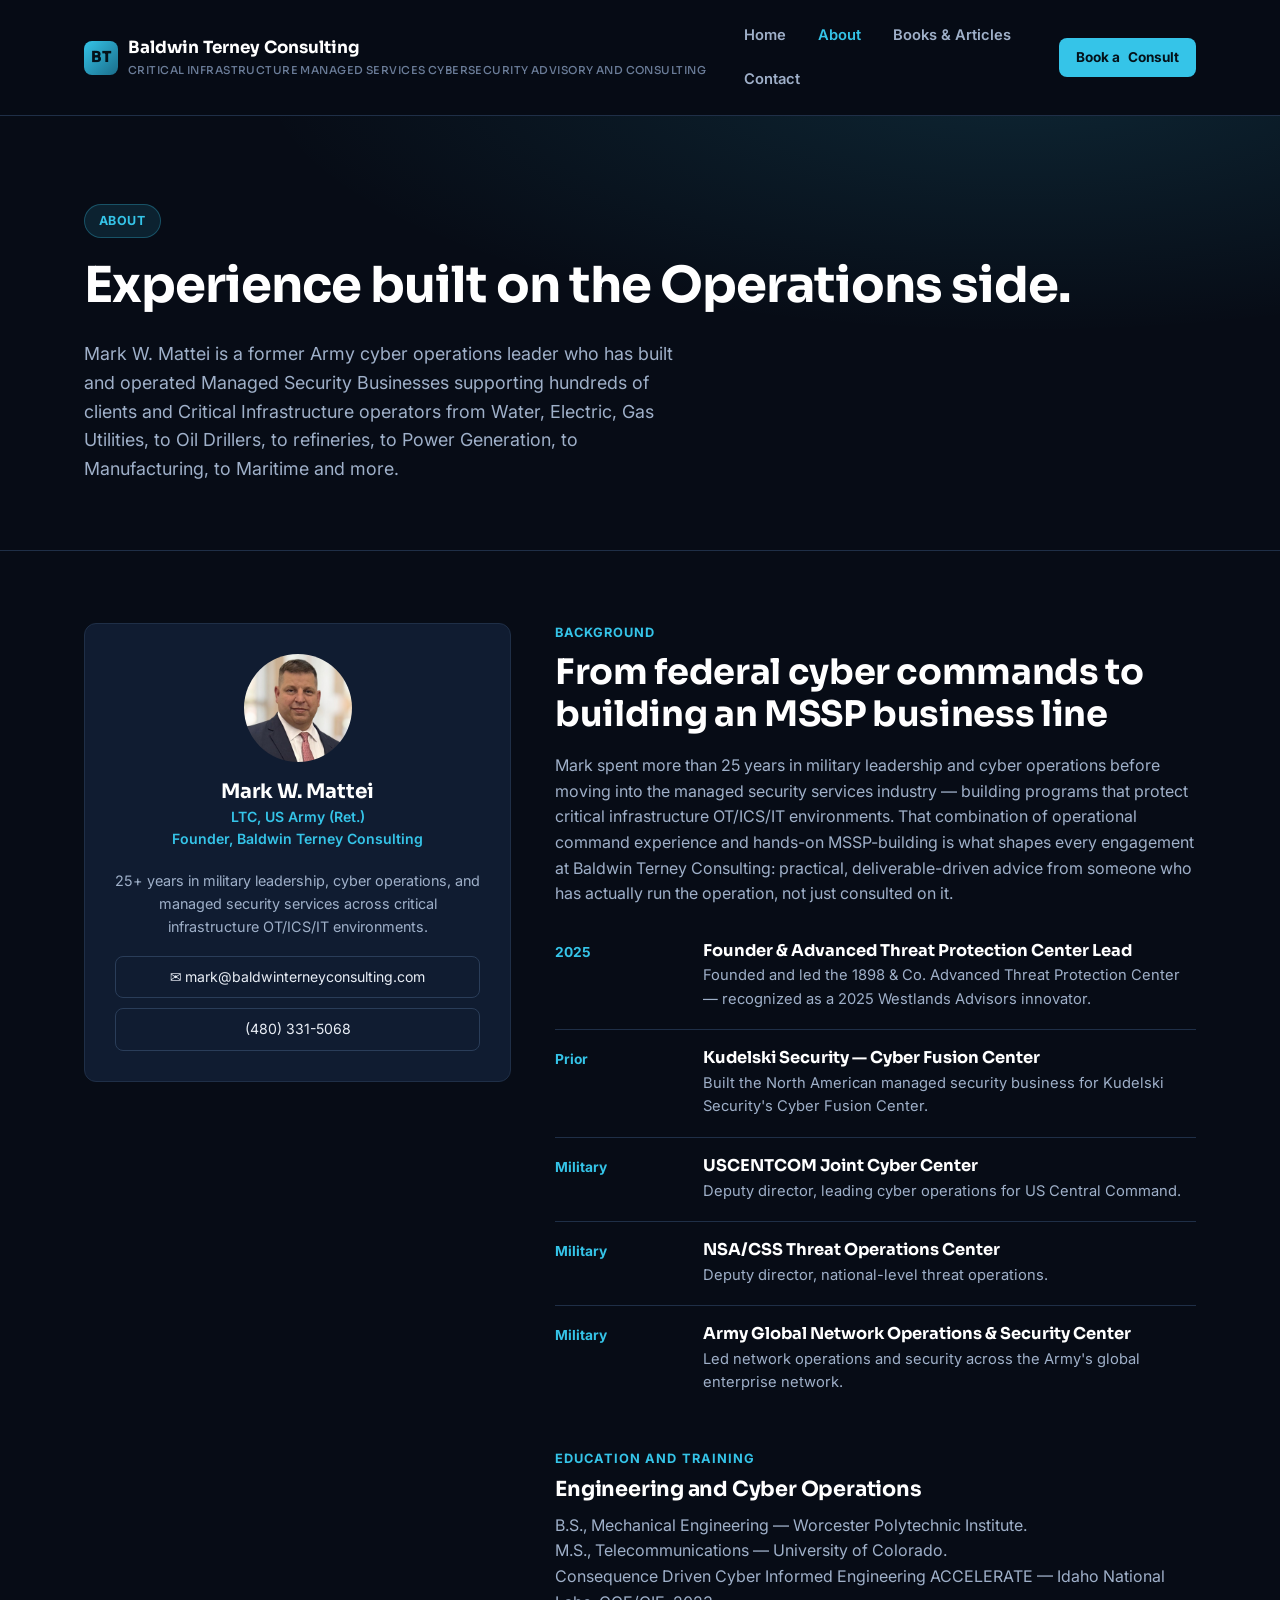
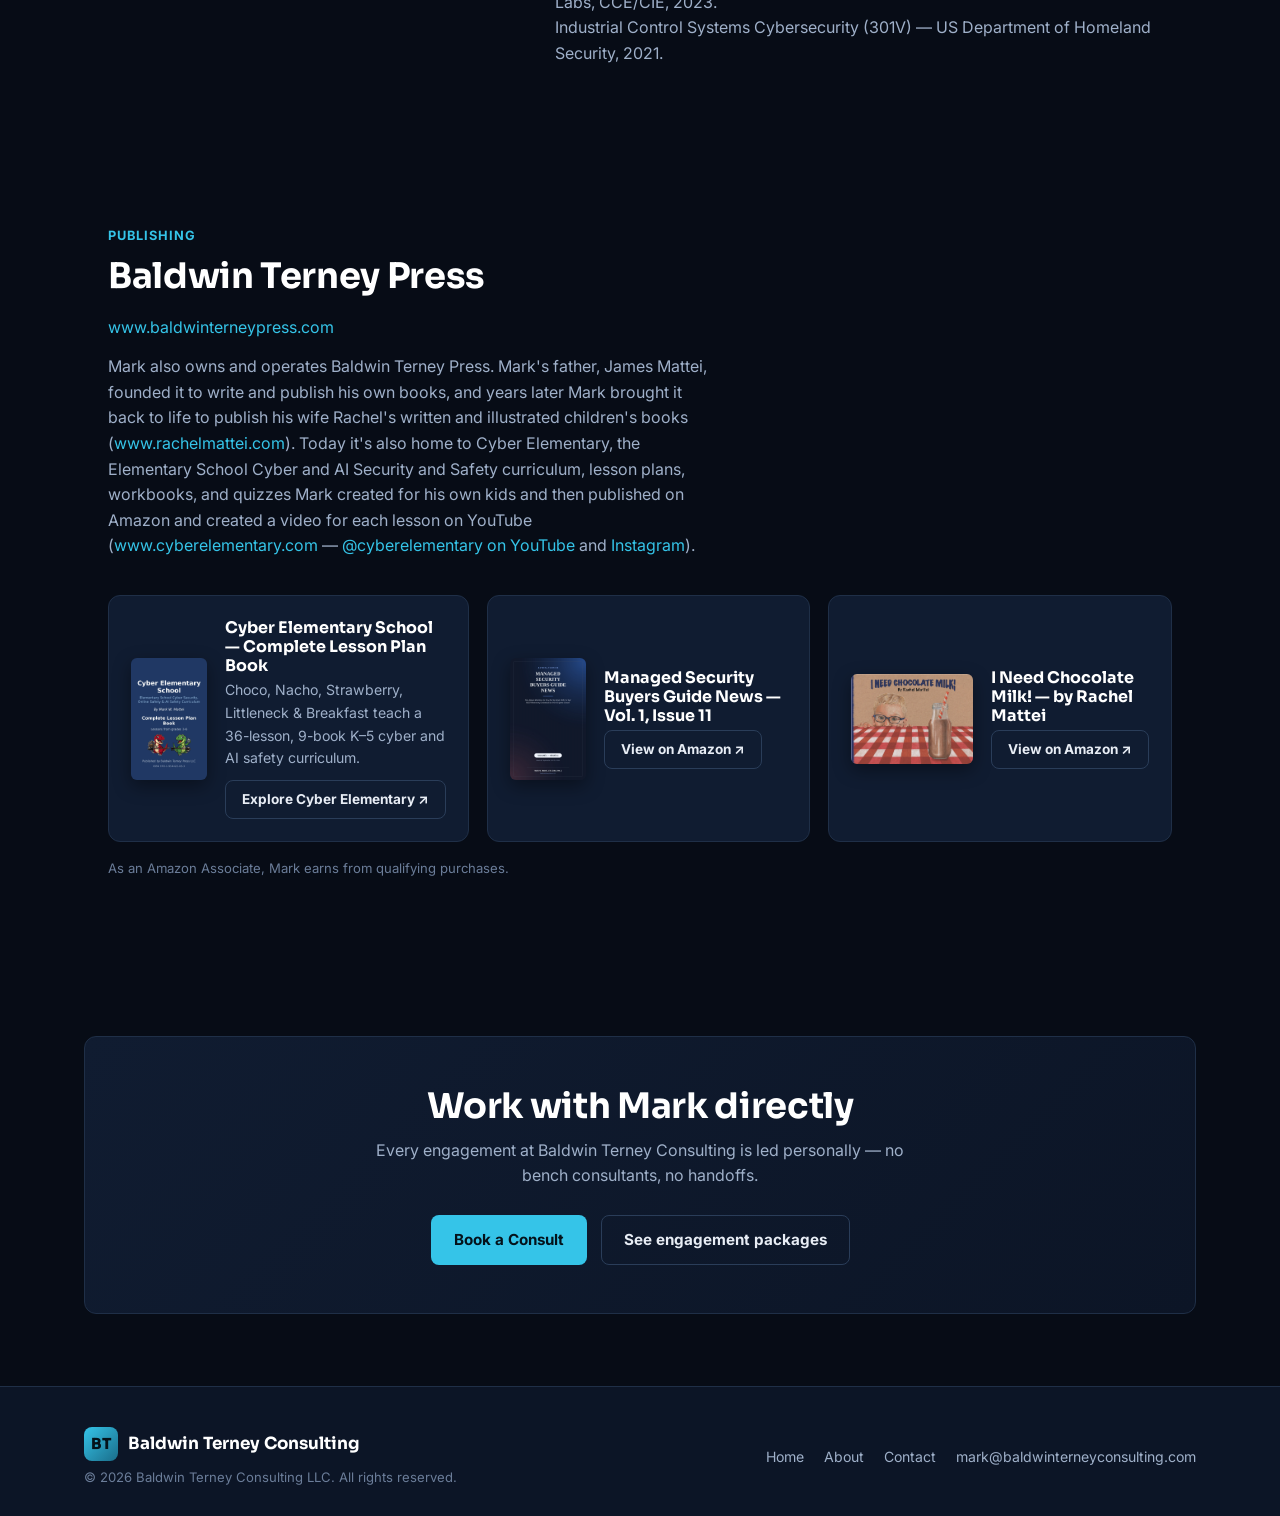
==== about.html @ 5ccebdc1 "Add MSBG News Issues 9, 10, 11" ====
<!DOCTYPE html>
<html lang="en">
<head>
<meta charset="UTF-8" />
<meta name="viewport" content="width=device-width, initial-scale=1.0" />
<title>About Mark Mattei — Baldwin Terney Consulting</title>
<meta name="description" content="Mark W. Mattei, LTC (US Army, Ret.) — 25+ years in cyber operations, critical infrastructure OT/ICS/IT managed security services, and US Army, National Security Agency/CENTCOM leadership." />
<link rel="icon" href="data:image/svg+xml,<svg xmlns=%22http://www.w3.org/2000/svg%22 viewBox=%220 0 100 100%22><rect width=%22100%22 height=%22100%22 rx=%2220%22 fill=%22%2335c4e8%22/><text x=%2250%22 y=%2266%22 font-size=%2246%22 text-anchor=%22middle%22 font-family=%22sans-serif%22 font-weight=%22800%22 fill=%22%2304121a%22>BT</text></svg>" />
<link rel="preconnect" href="https://fonts.googleapis.com">
<link href="https://fonts.googleapis.com/css2?family=Sora:wght@600;700;800&family=Inter:wght@400;500;600;700&display=swap" rel="stylesheet">
<link rel="stylesheet" href="assets/css/style.css" />
</head>
<body>
<a class="skip-link" href="#main">Skip to content</a>

<header class="site-header" id="site-header"></header>

<main id="main">

  <section class="hero" style="padding-bottom:48px;">
    <div class="wrap">
      <span class="hero-badge">About</span>
      <h1>Experience built on the Operations side.</h1>
      <p class="lead">Mark W. Mattei is a former Army cyber operations leader who has built and operated Managed Security Businesses supporting hundreds of clients and Critical Infrastructure operators from Water, Electric, Gas Utilities, to Oil Drillers, to refineries, to Power Generation, to Manufacturing, to Maritime and more.</p>
    </div>
  </section>

  <section class="section">
    <div class="bio-layout">
      <div class="bio-card">
        <div class="bio-avatar"><img src="assets/images/mark-mattei-headshot.jpg" alt="Mark W. Mattei" /></div>
        <h3>Mark W. Mattei</h3>
        <div class="role">LTC, US Army (Ret.)<br />Founder, Baldwin Terney Consulting</div>
        <p style="font-size:0.9rem;">25+ years in military leadership, cyber operations, and managed security services across critical infrastructure OT/ICS/IT environments.</p>
        <div class="bio-links">
          <a data-contact-email="href" href="#">✉️ mark@baldwinterneyconsulting.com</a>
          <a data-phone="href" href="#"><span data-phone="text">(480) 331-5068</span></a>
        </div>
      </div>

      <div>
        <div class="eyebrow">Background</div>
        <h2>From federal cyber commands to building an MSSP business line</h2>
        <p>
          Mark spent more than 25 years in military leadership and cyber operations before
          moving into the managed security services industry — building programs that
          protect critical infrastructure OT/ICS/IT environments. That combination of
          operational command experience and hands-on MSSP-building is what shapes every
          engagement at Baldwin Terney Consulting: practical, deliverable-driven advice from
          someone who has actually run the operation, not just consulted on it.
        </p>

        <div class="timeline">
          <div class="timeline-item">
            <div class="period">2025</div>
            <div>
              <h4>Founder &amp; Advanced Threat Protection Center Lead</h4>
              <p>Founded and led the 1898 &amp; Co. Advanced Threat Protection Center — recognized as a 2025 Westlands Advisors innovator.</p>
            </div>
          </div>
          <div class="timeline-item">
            <div class="period">Prior</div>
            <div>
              <h4>Kudelski Security — Cyber Fusion Center</h4>
              <p>Built the North American managed security business for Kudelski Security's Cyber Fusion Center.</p>
            </div>
          </div>
          <div class="timeline-item">
            <div class="period">Military</div>
            <div>
              <h4>USCENTCOM Joint Cyber Center</h4>
              <p>Deputy director, leading cyber operations for US Central Command.</p>
            </div>
          </div>
          <div class="timeline-item">
            <div class="period">Military</div>
            <div>
              <h4>NSA/CSS Threat Operations Center</h4>
              <p>Deputy director, national-level threat operations.</p>
            </div>
          </div>
          <div class="timeline-item">
            <div class="period">Military</div>
            <div>
              <h4>Army Global Network Operations &amp; Security Center</h4>
              <p>Led network operations and security across the Army's global enterprise network.</p>
            </div>
          </div>
        </div>

        <div class="eyebrow" style="margin-top:36px;">Education and Training</div>
        <h2 style="font-size:1.3rem;">Engineering and Cyber Operations</h2>
        <p>
          B.S., Mechanical Engineering — Worcester Polytechnic Institute.<br />
          M.S., Telecommunications — University of Colorado.<br />
          Consequence Driven Cyber Informed Engineering ACCELERATE — Idaho National Labs, CCE/CIE, 2023.<br />
          Industrial Control Systems Cybersecurity (301V) — US Department of Homeland Security, 2021.
        </p>
      </div>
    </div>
  </section>

  <section class="section">
    <div class="wrap">
      <div class="section-head">
        <div>
          <div class="eyebrow">Publishing</div>
          <h2>Baldwin Terney Press</h2>
          <p style="margin:0 0 14px;"><a href="https://www.baldwinterneypress.com" target="_blank" rel="noopener">www.baldwinterneypress.com</a></p>
          <p>
            Mark also owns and operates Baldwin Terney Press. Mark's father, James Mattei, founded it to
            write and publish his own books, and years later Mark brought it back to life to publish his
            wife Rachel's written and illustrated children's books
            (<a href="https://www.rachelmattei.com" target="_blank" rel="noopener">www.rachelmattei.com</a>).
            Today it's also home to Cyber Elementary, the Elementary School Cyber and AI Security and
            Safety curriculum, lesson plans, workbooks, and quizzes Mark created for his own kids and then
            published on Amazon and created a video for each lesson on YouTube
            (<a href="https://www.cyberelementary.com" target="_blank" rel="noopener">www.cyberelementary.com</a>
            — <a href="https://www.youtube.com/@cyberelementary" target="_blank" rel="noopener">@cyberelementary on YouTube</a>
            and <a href="https://www.instagram.com/cyberelementary" target="_blank" rel="noopener">Instagram</a>).
          </p>
        </div>
      </div>
      <div class="grid" style="gap:18px;">
        <div class="book-card">
          <img class="book-thumb" src="assets/images/books/cyberelementary-lesson-plan-book-cover.jpg" alt="Cover: Cyber Elementary School — Complete Lesson Plan Book" />
          <div>
            <h4>Cyber Elementary School — Complete Lesson Plan Book</h4>
            <p>Choco, Nacho, Strawberry, Littleneck &amp; Breakfast teach a 36-lesson, 9-book K–5 cyber and AI safety curriculum.</p>
            <a class="btn btn-outline btn-sm" href="https://www.cyberelementary.com" target="_blank" rel="noopener">Explore Cyber Elementary ↗</a>
          </div>
        </div>
        <div class="book-card">
          <img class="book-thumb" src="assets/images/books/msbg-news-issue-11-cover.jpg" alt="Cover: Managed Security Buyers Guide News, Volume 1, Issue 11" />
          <div>
            <h4>Managed Security Buyers Guide News — Vol. 1, Issue 11</h4>
            <a class="btn btn-outline btn-sm" href="https://link.amazon/B0eXs726k" target="_blank" rel="noopener">View on Amazon ↗</a>
          </div>
        </div>
        <div class="book-card">
          <img class="book-thumb" style="width:122px; height:90px; object-fit:cover;" src="assets/images/books/i-need-chocolate-milk-cover.png" alt="Cover: I Need Chocolate Milk! by Rachel Mattei" />
          <div>
            <h4>I Need Chocolate Milk! — by Rachel Mattei</h4>
            <a class="btn btn-outline btn-sm" href="https://amzn.to/4qKbjgC" target="_blank" rel="noopener">View on Amazon ↗</a>
          </div>
        </div>
      </div>
      <p style="font-size:0.82rem; color:var(--text-faint); margin-top:16px;">As an Amazon Associate, Mark earns from qualifying purchases.</p>
    </div>
  </section>

  <section class="section" id="contact">
    <div class="contact-box">
      <h2>Work with Mark directly</h2>
      <p>Every engagement at Baldwin Terney Consulting is led personally — no bench consultants, no handoffs.</p>
      <div class="contact-methods">
        <a class="btn btn-primary" href="contact.html">Book a Consult</a>
        <a class="btn btn-outline" href="services.html">See engagement packages</a>
      </div>
    </div>
  </section>

</main>

<footer class="site-footer" id="site-footer"></footer>

<script src="assets/js/config.js"></script>
<script src="assets/js/main.js"></script>
</body>
</html>
---- assets/css/style.css ----
/* ============================================================
   Baldwin Terney Consulting — site styles
   All colors/fonts are CSS variables here — edit these to re-theme.
   ============================================================ */

:root {
  /* Palette — dark navy / security-tech */
  --bg: #070c16;
  --bg-alt: #0c1526;
  --bg-card: #101c31;
  --bg-card-hover: #142238;
  --border: #1f2f47;
  --border-light: #2a3d59;

  --text: #e8edf5;
  --text-muted: #9fb0c9;
  --text-faint: #6b7d99;

  --accent: #35c4e8;       /* cyan-steel, primary accent */
  --accent-strong: #5ee0ff;
  --accent-dim: rgba(53, 196, 232, 0.12);
  --gold: #d4a94f;         /* small premium accent for badges */

  --success: #4ade80;

  --font-heading: 'Sora', 'Segoe UI', system-ui, sans-serif;
  --font-body: 'Inter', 'Segoe UI', system-ui, sans-serif;

  --radius: 12px;
  --radius-sm: 8px;
  --shadow-card: 0 4px 24px rgba(0, 0, 0, 0.35);
  --max-width: 1160px;
}

* { box-sizing: border-box; }
html { scroll-behavior: smooth; }

body {
  margin: 0;
  background: var(--bg);
  color: var(--text);
  font-family: var(--font-body);
  line-height: 1.6;
  -webkit-font-smoothing: antialiased;
}

h1, h2, h3, h4 {
  font-family: var(--font-heading);
  color: #fff;
  line-height: 1.2;
  margin: 0 0 0.5em;
  font-weight: 700;
}

h1 { font-size: clamp(2.1rem, 4vw, 3.1rem); letter-spacing: -0.02em; }
h2 { font-size: clamp(1.6rem, 3vw, 2.2rem); letter-spacing: -0.01em; }
h3 { font-size: 1.25rem; }

p { margin: 0 0 1em; color: var(--text-muted); }
a { color: var(--accent); text-decoration: none; }
a:hover { color: var(--accent-strong); }

.skip-link {
  position: absolute;
  left: -999px;
  top: 0;
  background: var(--accent);
  color: #04121a;
  padding: 10px 16px;
  z-index: 100;
  font-weight: 600;
}
.skip-link:focus { left: 8px; top: 8px; }

.wrap {
  max-width: var(--max-width);
  margin: 0 auto;
  padding: 0 24px;
}

/* ---------- Header ---------- */
.site-header {
  position: sticky;
  top: 0;
  z-index: 50;
  background: rgba(7, 12, 22, 0.9);
  backdrop-filter: blur(10px);
  border-bottom: 1px solid var(--border);
}
.header-inner {
  max-width: var(--max-width);
  margin: 0 auto;
  padding: 16px 24px;
  display: flex;
  align-items: center;
  justify-content: space-between;
  gap: 24px;
}
.brand {
  display: flex;
  align-items: center;
  gap: 10px;
  font-family: var(--font-heading);
  font-weight: 700;
  color: #fff;
  font-size: 1.05rem;
  white-space: nowrap;
}
.brand-mark {
  width: 34px;
  height: 34px;
  border-radius: 8px;
  background: linear-gradient(135deg, var(--accent), #1a6d8a);
  display: flex;
  align-items: center;
  justify-content: center;
  font-weight: 800;
  color: #04121a;
  font-size: 0.95rem;
  flex-shrink: 0;
}
.brand small {
  display: block;
  font-weight: 500;
  font-size: 0.68rem;
  color: var(--text-faint);
  letter-spacing: 0.04em;
  text-transform: uppercase;
}
.main-nav {
  display: flex;
  align-items: center;
  gap: 4px;
  flex-wrap: wrap;
}
.main-nav a {
  color: var(--text-muted);
  font-weight: 600;
  font-size: 0.92rem;
  padding: 8px 14px;
  border-radius: var(--radius-sm);
}
.main-nav a:hover { color: #fff; background: var(--bg-card); }
.main-nav a.active { color: var(--accent); }
.header-cta {
  flex-shrink: 0;
}

.nav-toggle {
  display: none;
  background: none;
  border: 1px solid var(--border-light);
  color: #fff;
  border-radius: var(--radius-sm);
  padding: 8px 10px;
  font-size: 1.1rem;
  cursor: pointer;
}

/* ---------- Buttons ---------- */
.btn {
  display: inline-flex;
  align-items: center;
  gap: 8px;
  padding: 12px 22px;
  border-radius: var(--radius-sm);
  font-weight: 700;
  font-size: 0.95rem;
  border: 1px solid transparent;
  cursor: pointer;
  white-space: nowrap;
}
.btn-primary {
  background: var(--accent);
  color: #04121a;
}
.btn-primary:hover { background: var(--accent-strong); color: #04121a; }
.btn-outline {
  background: transparent;
  border-color: var(--border-light);
  color: var(--text);
}
.btn-outline:hover { border-color: var(--accent); color: var(--accent); }
.btn-sm { padding: 8px 16px; font-size: 0.85rem; }
.btn-block { width: 100%; justify-content: center; }

/* ---------- Hero ---------- */
.hero {
  padding: 88px 0 64px;
  background:
    radial-gradient(ellipse 60% 60% at 80% -10%, rgba(53, 196, 232, 0.14), transparent),
    var(--bg);
  border-bottom: 1px solid var(--border);
}
.hero-inner {
  max-width: var(--max-width);
  margin: 0 auto;
  padding: 0 24px;
  display: grid;
  grid-template-columns: 1.15fr 0.85fr;
  gap: 48px;
  align-items: center;
}
.hero-badge {
  display: inline-block;
  padding: 6px 14px;
  border-radius: 999px;
  background: var(--accent-dim);
  border: 1px solid rgba(53, 196, 232, 0.3);
  color: var(--accent);
  font-size: 0.78rem;
  font-weight: 700;
  letter-spacing: 0.04em;
  text-transform: uppercase;
  margin-bottom: 18px;
}
.hero .lead { font-size: 1.12rem; color: var(--text-muted); max-width: 54ch; }
.hero-cta { display: flex; gap: 12px; margin-top: 28px; flex-wrap: wrap; }
.hero-meta {
  display: flex;
  gap: 22px;
  margin-top: 34px;
  flex-wrap: wrap;
}
.hero-meta div { font-size: 0.85rem; color: var(--text-faint); }
.hero-meta strong { display: block; color: #fff; font-size: 1.3rem; font-family: var(--font-heading); }

.hero-panel {
  background: var(--bg-card);
  border: 1px solid var(--border);
  border-radius: var(--radius);
  padding: 28px;
  box-shadow: var(--shadow-card);
}
.hero-panel h3 { font-size: 1.05rem; margin-bottom: 14px; }
.hero-panel ul { margin: 0; padding: 0; list-style: none; }
.hero-panel li {
  display: flex;
  gap: 10px;
  padding: 10px 0;
  border-bottom: 1px solid var(--border);
  color: var(--text-muted);
  font-size: 0.92rem;
}
.hero-panel li:last-child { border-bottom: none; }
.hero-panel li::before {
  content: "✓";
  color: var(--accent);
  font-weight: 800;
  flex-shrink: 0;
}

/* ---------- Sections ---------- */
.section { padding: 72px 0; max-width: var(--max-width); margin: 0 auto; padding-left: 24px; padding-right: 24px; }
.section.alt { background: var(--bg-alt); max-width: none; padding-left: 0; padding-right: 0; }
.section.alt > .wrap { padding-top: 72px; padding-bottom: 72px; }
.section.tight { padding-top: 40px; padding-bottom: 40px; }

.section-head {
  display: flex;
  justify-content: space-between;
  align-items: flex-end;
  gap: 24px;
  margin-bottom: 36px;
  flex-wrap: wrap;
}
.eyebrow {
  color: var(--accent);
  font-weight: 700;
  font-size: 0.8rem;
  letter-spacing: 0.08em;
  text-transform: uppercase;
  margin-bottom: 8px;
}
.section-head p { max-width: 60ch; margin: 0; }

/* ---------- Grids & Cards ---------- */
.grid {
  display: grid;
  grid-template-columns: repeat(3, 1fr);
  gap: 22px;
}
.grid-2 { display: grid; grid-template-columns: repeat(2, 1fr); gap: 22px; }
.grid-4 { display: grid; grid-template-columns: repeat(4, 1fr); gap: 22px; }

.card {
  background: var(--bg-card);
  border: 1px solid var(--border);
  border-radius: var(--radius);
  padding: 26px;
  transition: border-color 0.15s, transform 0.15s;
}
.card:hover { border-color: var(--border-light); }
.card .icon {
  width: 44px;
  height: 44px;
  border-radius: 10px;
  background: var(--accent-dim);
  display: flex;
  align-items: center;
  justify-content: center;
  font-size: 1.3rem;
  margin-bottom: 16px;
}
.card h3 { margin-bottom: 8px; }
.card p { margin-bottom: 0; font-size: 0.94rem; }
.card ul { margin: 14px 0 0; padding-left: 18px; color: var(--text-muted); font-size: 0.9rem; }
.card ul li { margin-bottom: 6px; }

.audience-card {
  border-top: 3px solid var(--accent);
}

/* ---------- Package cards ---------- */
.package-group { margin-bottom: 56px; }
.package-group:last-child { margin-bottom: 0; }
.package-group-head {
  display: flex;
  align-items: center;
  gap: 14px;
  margin-bottom: 22px;
  padding-bottom: 14px;
  border-bottom: 1px solid var(--border);
}
.package-group-head .tag-icon {
  width: 40px;
  height: 40px;
  border-radius: 10px;
  background: var(--accent-dim);
  display: flex;
  align-items: center;
  justify-content: center;
  font-size: 1.2rem;
  flex-shrink: 0;
}
.package-group-head h2 { margin-bottom: 2px; }
.package-group-head p { margin: 0; font-size: 0.92rem; }

.package-card {
  background: var(--bg-card);
  border: 1px solid var(--border);
  border-radius: var(--radius);
  padding: 26px;
  display: flex;
  flex-direction: column;
  height: 100%;
}
.package-card .package-name { font-size: 1.1rem; color: #fff; font-family: var(--font-heading); font-weight: 700; margin-bottom: 6px; }
.package-card .package-tagline { font-size: 0.86rem; color: var(--accent); font-weight: 600; margin-bottom: 14px; }
.package-card ul { list-style: none; margin: 0 0 20px; padding: 0; flex-grow: 1; }
.package-card ul li {
  font-size: 0.88rem;
  color: var(--text-muted);
  padding: 7px 0;
  border-bottom: 1px dashed var(--border);
  display: flex;
  gap: 8px;
}
.package-card ul li:last-child { border-bottom: none; }
.package-card ul li::before { content: "▸"; color: var(--accent); flex-shrink: 0; }
.package-card .package-format {
  font-size: 0.78rem;
  color: var(--text-faint);
  text-transform: uppercase;
  letter-spacing: 0.04em;
  margin-bottom: 14px;
}

/* ---------- Stats / logos strip ---------- */
.stat-strip {
  display: grid;
  grid-template-columns: repeat(3, 1fr);
  gap: 22px;
  padding: 40px 0;
}
.stat-strip div { text-align: center; }
.stat-strip strong {
  display: block;
  font-family: var(--font-heading);
  font-size: 2rem;
  color: var(--accent);
}
.stat-strip span { font-size: 0.85rem; color: var(--text-faint); }

/* ---------- Bio ---------- */
.bio-layout {
  display: grid;
  grid-template-columns: 0.8fr 1.2fr;
  gap: 44px;
  align-items: start;
}
.bio-card {
  background: var(--bg-card);
  border: 1px solid var(--border);
  border-radius: var(--radius);
  padding: 30px;
  text-align: center;
}
.bio-avatar {
  width: 108px;
  height: 108px;
  border-radius: 50%;
  margin: 0 auto 18px;
  overflow: hidden;
  background: linear-gradient(135deg, var(--accent), #17495e);
  display: flex;
  align-items: center;
  justify-content: center;
  font-family: var(--font-heading);
  font-weight: 800;
  font-size: 2.1rem;
  color: #04121a;
}
.bio-avatar img {
  width: 100%;
  height: 100%;
  object-fit: cover;
}
.bio-card h3 { margin-bottom: 2px; }
.bio-card .role { color: var(--accent); font-size: 0.88rem; font-weight: 600; margin-bottom: 18px; }
.bio-links { display: flex; flex-direction: column; gap: 10px; margin-top: 18px; }
.bio-links a {
  display: block;
  font-size: 0.88rem;
  padding: 9px 12px;
  border: 1px solid var(--border-light);
  border-radius: var(--radius-sm);
  color: var(--text);
}
.bio-links a:hover { border-color: var(--accent); color: var(--accent); }

.timeline { margin-top: 8px; }
.timeline-item {
  display: grid;
  grid-template-columns: 130px 1fr;
  gap: 18px;
  padding: 18px 0;
  border-bottom: 1px solid var(--border);
}
.timeline-item:last-child { border-bottom: none; }
.timeline-item .period { color: var(--accent); font-weight: 700; font-size: 0.86rem; }
.timeline-item h4 { margin-bottom: 4px; font-size: 1.02rem; }
.timeline-item p { margin: 0; font-size: 0.92rem; }

/* ---------- Books strip ---------- */
.book-card {
  display: flex;
  gap: 18px;
  background: var(--bg-card);
  border: 1px solid var(--border);
  border-radius: var(--radius);
  padding: 22px;
  align-items: center;
}
.book-cover {
  width: 64px;
  height: 88px;
  flex-shrink: 0;
  border-radius: 6px;
  background: linear-gradient(160deg, var(--gold), #6b5222);
  display: flex;
  align-items: center;
  justify-content: center;
  font-size: 1.6rem;
}
.book-card h4 { margin-bottom: 4px; }
.book-card p { margin-bottom: 10px; font-size: 0.88rem; }

/* ---------- Books & Articles page ---------- */
.news-issue-list { display: flex; flex-direction: column; gap: 16px; }
.book-card.news-issue { align-items: center; }
.book-thumb {
  width: 76px;
  height: 122px;
  flex-shrink: 0;
  border-radius: 6px;
  object-fit: cover;
  box-shadow: 0 6px 18px rgba(0, 0, 0, 0.4);
}
.book-thumb-lg { width: 132px; height: 211px; }
.issue-tag {
  font-size: 0.76rem;
  color: var(--accent);
  font-weight: 700;
  letter-spacing: 0.03em;
  text-transform: uppercase;
  margin-bottom: 6px;
  display: flex;
  align-items: center;
  gap: 8px;
  flex-wrap: wrap;
}
.latest-pill {
  background: var(--accent);
  color: #04121a;
  font-size: 0.68rem;
  font-weight: 800;
  padding: 2px 9px;
  border-radius: 999px;
  text-transform: uppercase;
  letter-spacing: 0.03em;
}
.book-card.news-issue h4 { margin-bottom: 6px; }
.media-card .media-kind {
  font-size: 0.76rem;
  color: var(--accent);
  font-weight: 700;
  letter-spacing: 0.03em;
  text-transform: uppercase;
  margin-bottom: 6px;
}
.media-card h3 { font-size: 1.05rem; margin-bottom: 8px; }

@media (max-width: 640px) {
  .book-card.news-issue { flex-direction: column; align-items: flex-start; }
  .book-thumb, .book-thumb-lg { width: 96px; height: 154px; }
}

/* ---------- Process ---------- */
.process-grid {
  display: grid;
  grid-template-columns: repeat(4, 1fr);
  gap: 18px;
  counter-reset: step;
}
.process-step {
  position: relative;
  padding: 26px 20px 20px;
  background: var(--bg-card);
  border: 1px solid var(--border);
  border-radius: var(--radius);
}
.process-step::before {
  counter-increment: step;
  content: counter(step);
  position: absolute;
  top: -14px;
  left: 20px;
  width: 30px;
  height: 30px;
  border-radius: 50%;
  background: var(--accent);
  color: #04121a;
  font-weight: 800;
  font-family: var(--font-heading);
  display: flex;
  align-items: center;
  justify-content: center;
  font-size: 0.9rem;
}
.process-step h4 { margin: 10px 0 8px; font-size: 1rem; }
.process-step p { font-size: 0.88rem; margin: 0; }

/* ---------- Contact box ---------- */
.contact-box {
  background: linear-gradient(135deg, var(--bg-card), var(--bg-alt));
  border: 1px solid var(--border);
  border-radius: var(--radius);
  padding: 48px;
  text-align: center;
}
.contact-box h2 { margin-bottom: 10px; }
.contact-box p { max-width: 56ch; margin: 0 auto 26px; }
.contact-methods {
  display: flex;
  gap: 14px;
  justify-content: center;
  flex-wrap: wrap;
  margin-top: 8px;
}

.contact-grid {
  display: grid;
  grid-template-columns: 1fr 1fr;
  gap: 40px;
  align-items: start;
}
.contact-detail {
  display: flex;
  gap: 14px;
  padding: 16px 0;
  border-bottom: 1px solid var(--border);
}
.contact-detail:last-child { border-bottom: none; }
.contact-detail .icon {
  width: 40px;
  height: 40px;
  border-radius: 10px;
  background: var(--accent-dim);
  display: flex;
  align-items: center;
  justify-content: center;
  flex-shrink: 0;
  font-size: 1.1rem;
}
.contact-detail h4 { margin-bottom: 3px; font-size: 0.98rem; }
.contact-detail p { margin: 0; font-size: 0.9rem; }

/* ---------- Footer ---------- */
.site-footer {
  border-top: 1px solid var(--border);
  padding: 40px 0 28px;
  background: var(--bg-alt);
}
.footer-inner {
  max-width: var(--max-width);
  margin: 0 auto;
  padding: 0 24px;
  display: flex;
  justify-content: space-between;
  align-items: center;
  gap: 24px;
  flex-wrap: wrap;
}
.footer-links { display: flex; gap: 20px; flex-wrap: wrap; }
.footer-links a { color: var(--text-muted); font-size: 0.88rem; }
.footer-links a:hover { color: var(--accent); }
.footer-note { color: var(--text-faint); font-size: 0.82rem; margin: 0; }

/* ---------- Utility ---------- */
.text-center { text-align: center; }
.mt-lg { margin-top: 40px; }

/* ---------- Responsive ---------- */
@media (max-width: 980px) {
  .hero-inner { grid-template-columns: 1fr; }
  .bio-layout { grid-template-columns: 1fr; }
  .grid, .grid-2, .grid-4, .process-grid, .stat-strip, .contact-grid { grid-template-columns: repeat(2, 1fr); }
}

@media (max-width: 720px) {
  .main-nav { display: none; }
  .nav-toggle { display: inline-flex; }
  .header-cta .btn span.long { display: none; }
  .grid, .grid-2, .grid-4, .process-grid, .stat-strip, .contact-grid { grid-template-columns: 1fr; }
  .hero { padding: 56px 0 40px; }
  .section { padding: 52px 0; }
  .section.alt > .wrap { padding-top: 52px; padding-bottom: 52px; }
  .timeline-item { grid-template-columns: 1fr; gap: 4px; }
  .contact-box { padding: 30px 22px; }
}

.main-nav.open {
  display: flex;
  position: absolute;
  top: 100%;
  left: 0;
  right: 0;
  background: var(--bg);
  border-bottom: 1px solid var(--border);
  flex-direction: column;
  padding: 10px 24px 18px;
}
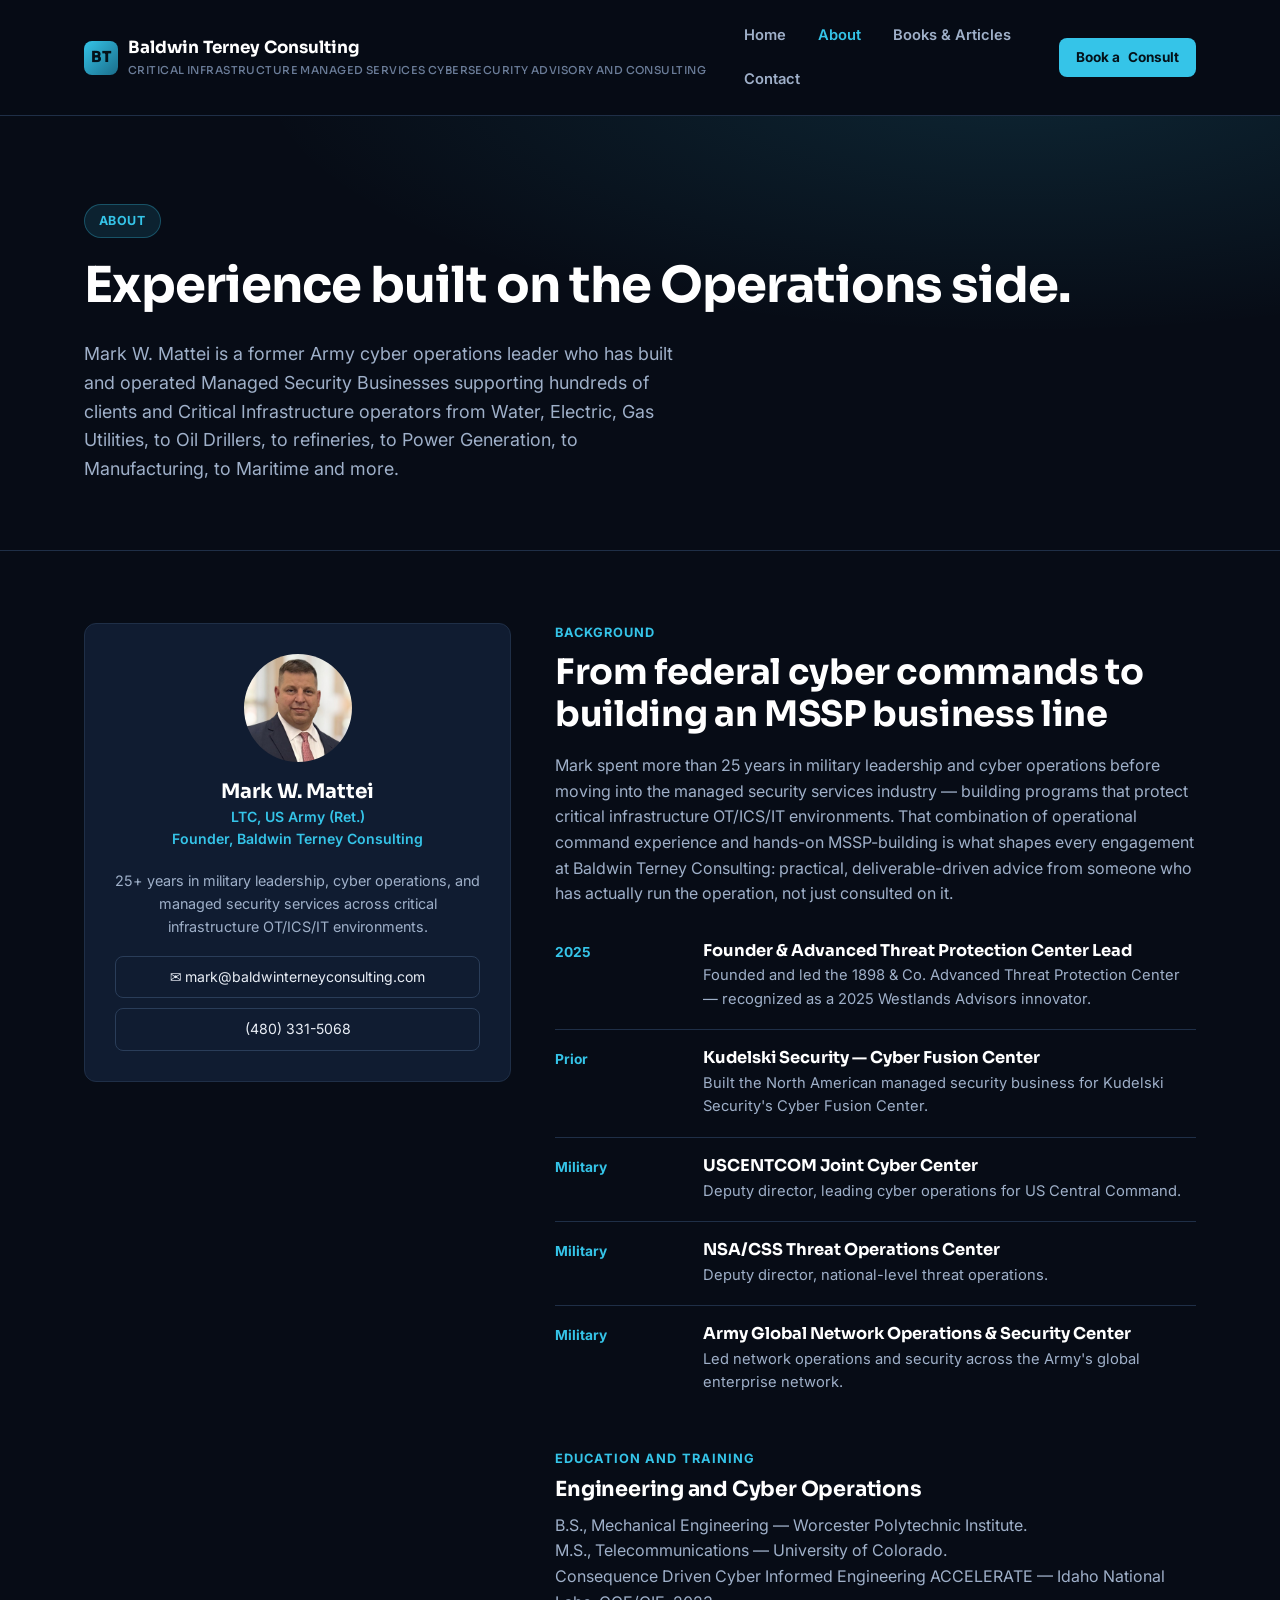
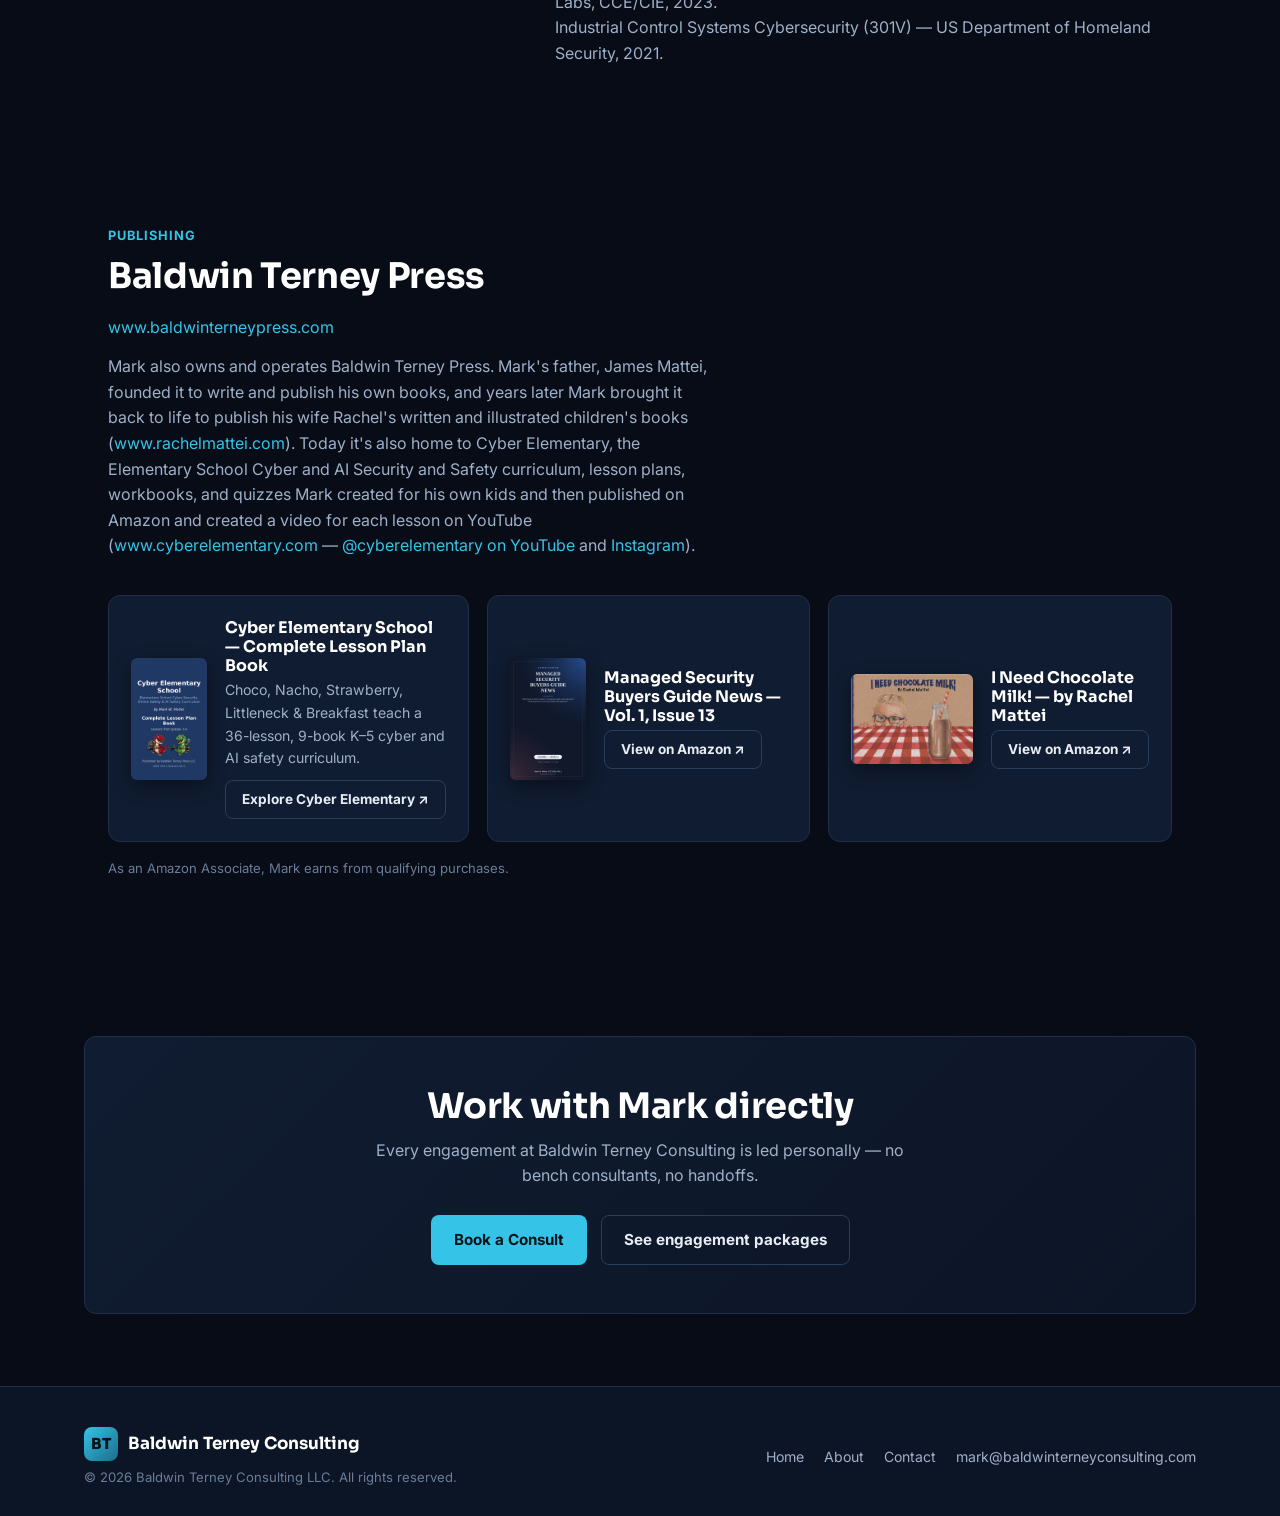
==== commit 9165f116: "Add MSBG News Issues 12 and 13" ====
--- a/about.html
+++ b/about.html
@@ -131,10 +131,10 @@
           </div>
         </div>
         <div class="book-card">
-          <img class="book-thumb" src="assets/images/books/msbg-news-issue-11-cover.jpg" alt="Cover: Managed Security Buyers Guide News, Volume 1, Issue 11" />
+          <img class="book-thumb" src="assets/images/books/msbg-news-issue-13-cover.jpg" alt="Cover: Managed Security Buyers Guide News, Volume 1, Issue 13" />
           <div>
-            <h4>Managed Security Buyers Guide News — Vol. 1, Issue 11</h4>
-            <a class="btn btn-outline btn-sm" href="https://link.amazon/B0eXs726k" target="_blank" rel="noopener">View on Amazon ↗</a>
+            <h4>Managed Security Buyers Guide News — Vol. 1, Issue 13</h4>
+            <a class="btn btn-outline btn-sm" href="https://link.amazon/B0fX6MKBg" target="_blank" rel="noopener">View on Amazon ↗</a>
           </div>
         </div>
         <div class="book-card">
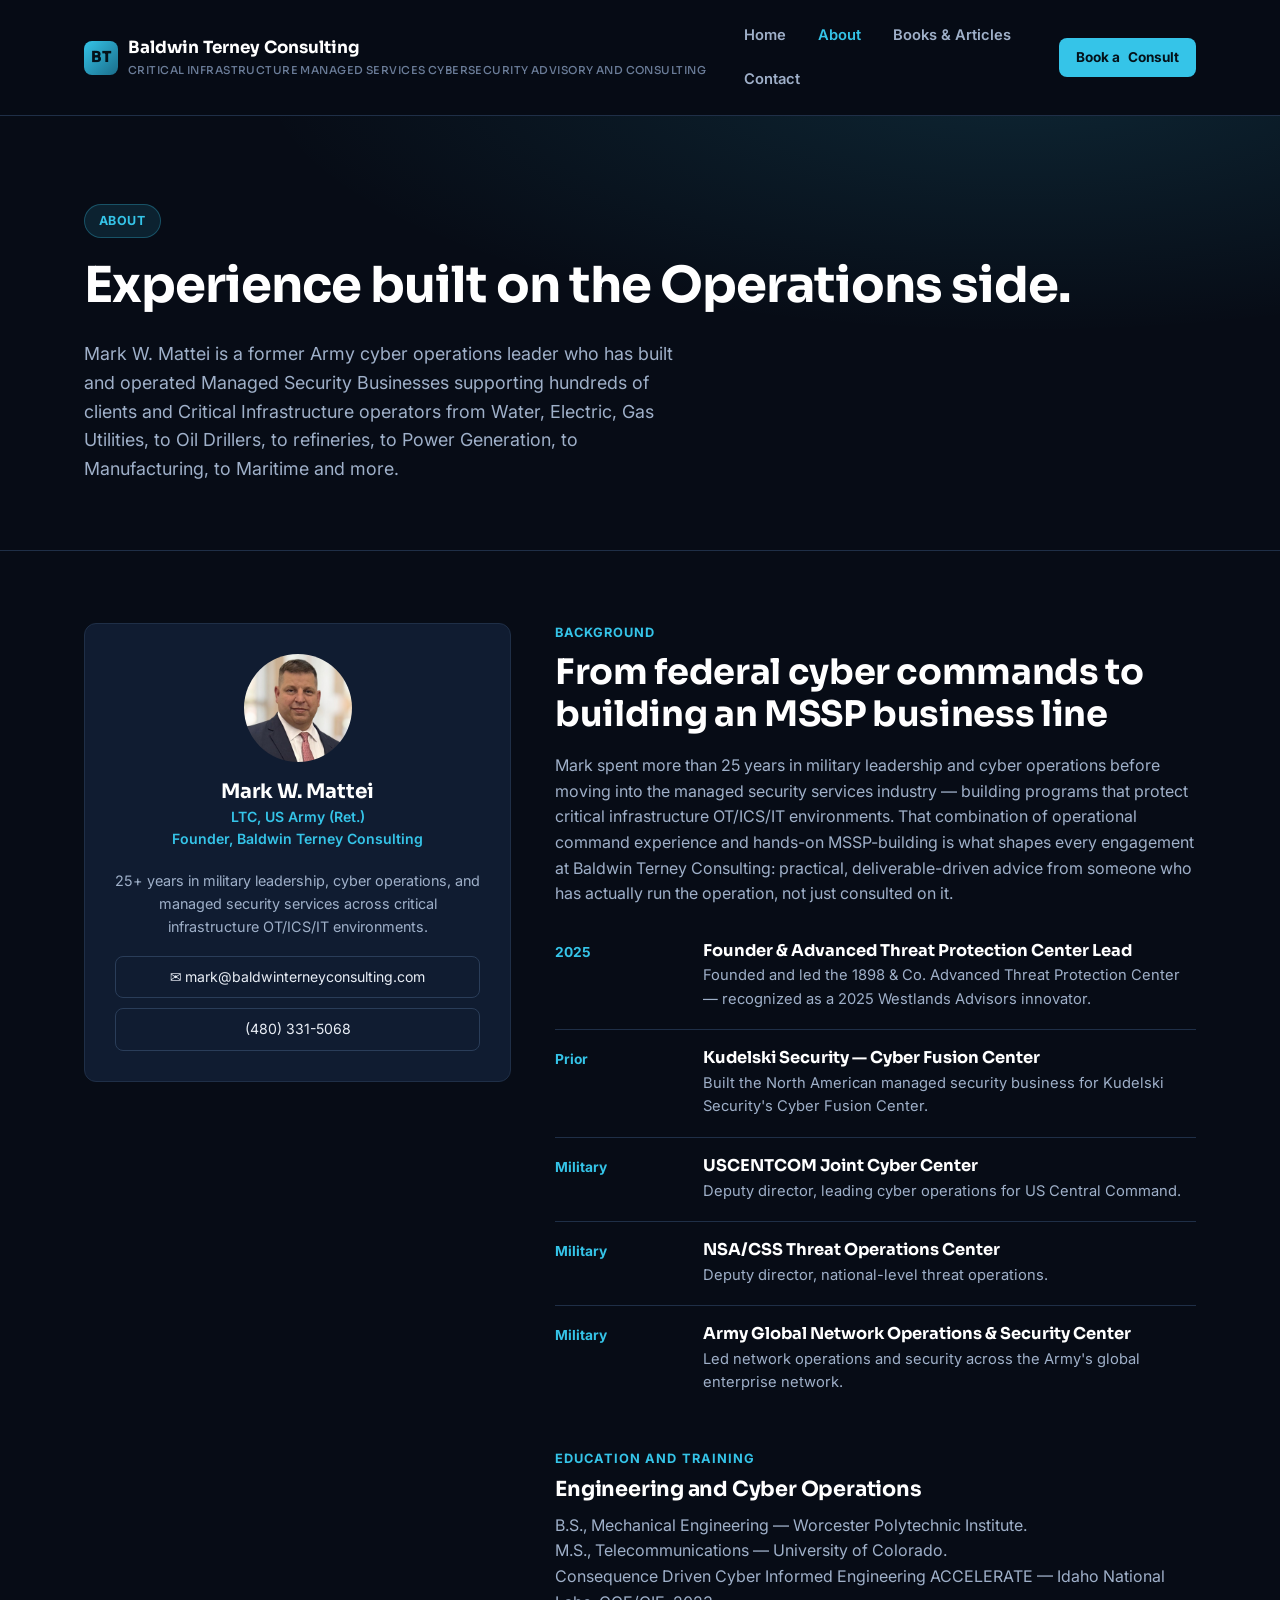
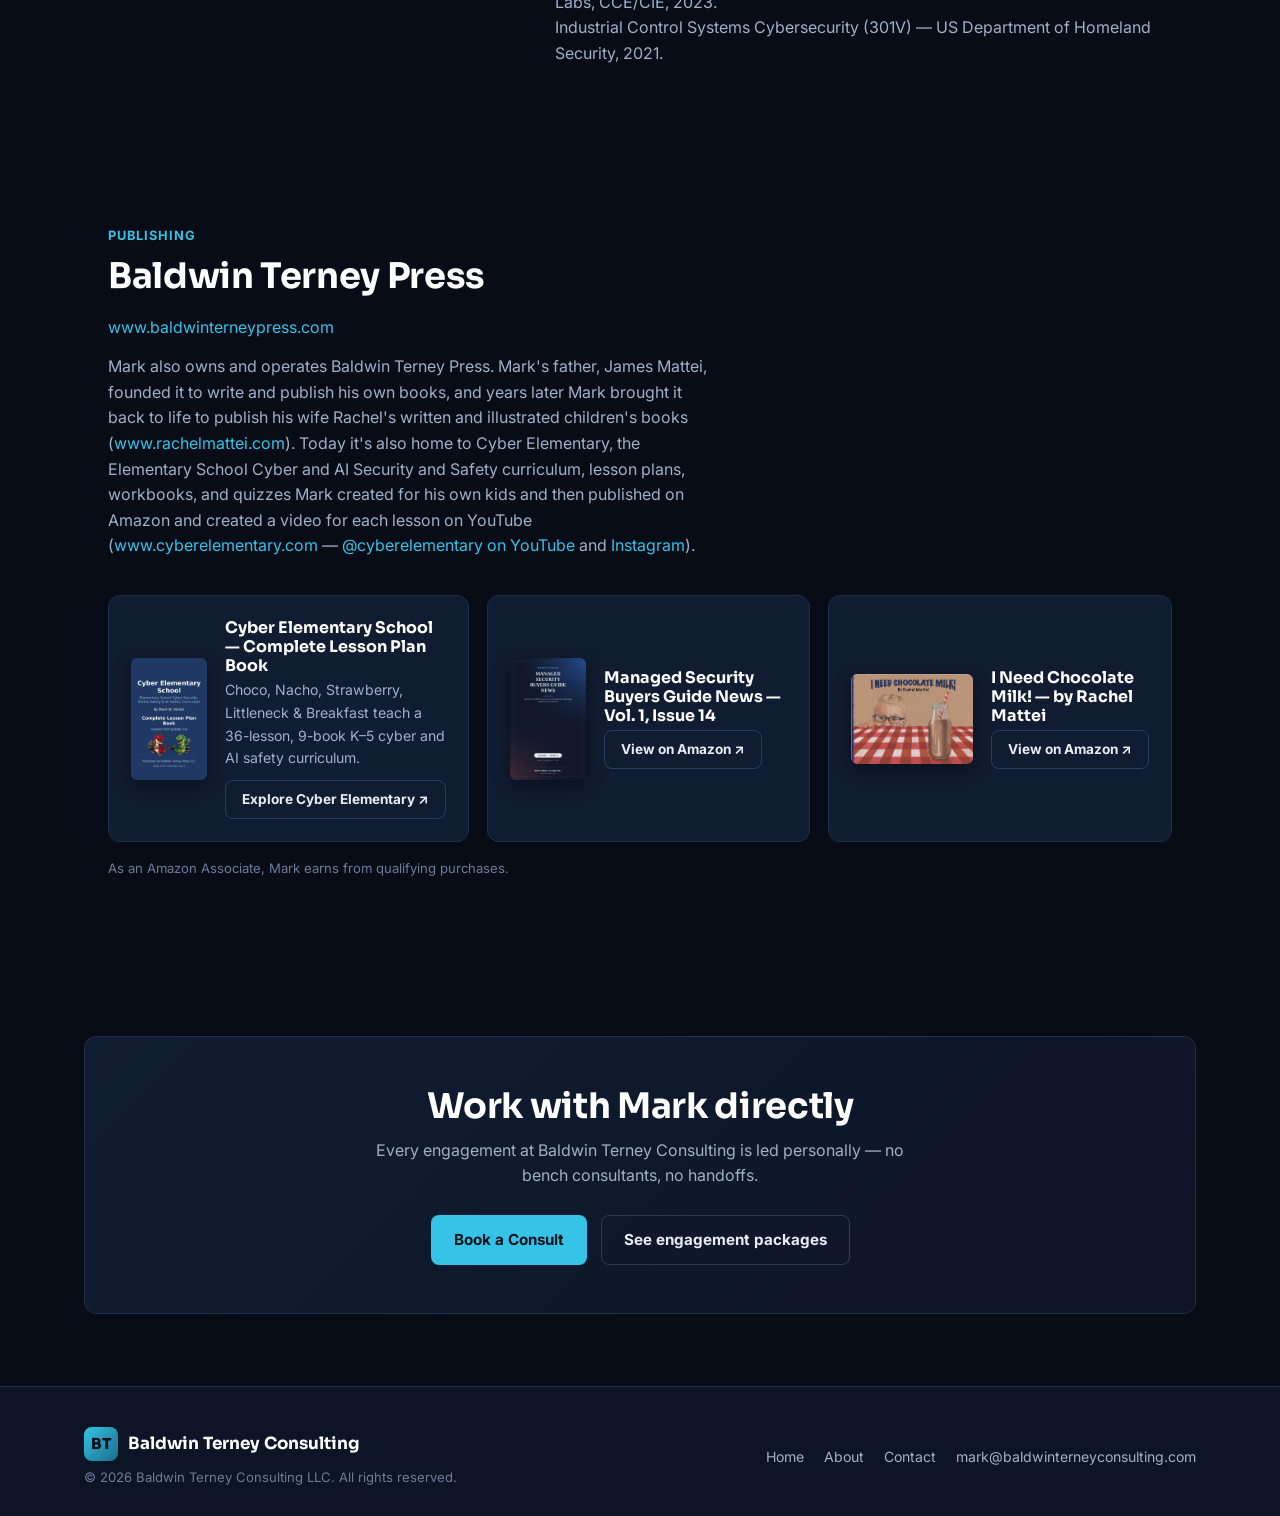
==== commit 926ce13d: "Add MSBG News Issue 14" ====
--- a/about.html
+++ b/about.html
@@ -131,10 +131,10 @@
           </div>
         </div>
         <div class="book-card">
-          <img class="book-thumb" src="assets/images/books/msbg-news-issue-13-cover.jpg" alt="Cover: Managed Security Buyers Guide News, Volume 1, Issue 13" />
+          <img class="book-thumb" src="assets/images/books/msbg-news-issue-14-cover.jpg" alt="Cover: Managed Security Buyers Guide News, Volume 1, Issue 14" />
           <div>
-            <h4>Managed Security Buyers Guide News — Vol. 1, Issue 13</h4>
-            <a class="btn btn-outline btn-sm" href="https://link.amazon/B0fX6MKBg" target="_blank" rel="noopener">View on Amazon ↗</a>
+            <h4>Managed Security Buyers Guide News — Vol. 1, Issue 14</h4>
+            <a class="btn btn-outline btn-sm" href="https://link.amazon/B0ghKy2L8" target="_blank" rel="noopener">View on Amazon ↗</a>
           </div>
         </div>
         <div class="book-card">
--- a/assets/css/style.css
+++ b/assets/css/style.css
@@ -501,6 +501,27 @@
   letter-spacing: 0.03em;
 }
 .book-card.news-issue h4 { margin-bottom: 6px; }
+/* New Releases (books-articles.html) — retailer buttons match BaldwinTerneyPress.com */
+.release-grid { align-items: stretch; }
+.release-col { display: flex; flex-direction: column; }
+.release-head { margin-bottom: 12px; }
+.release-head .eyebrow { margin-bottom: 4px; }
+.release-head h3 { margin: 0; }
+.book-card.release-card { flex: 1; align-items: flex-start; }
+.book-card.release-card h4 { margin-bottom: 8px; }
+.buy-btns { display: flex; flex-wrap: wrap; gap: 10px; margin-top: 6px; }
+.btn-amazon { background: #f0a731; color: #10233a; border-color: #f0a731; }
+.btn-amazon:hover { background: #e0961f; border-color: #e0961f; color: #10233a; }
+.btn-spotify { background: #1ed760; color: #121212; border-color: #1ed760; }
+.btn-spotify:hover { background: #1db954; border-color: #1db954; color: #121212; }
+.btn-ingram { background: #4a7c4e; color: #fff; border-color: #4a7c4e; }
+.btn-ingram:hover { background: #3a6340; border-color: #3a6340; color: #fff; }
+.ingram-section { margin-top: 14px; padding-top: 14px; border-top: 1px solid var(--border); }
+.ingram-label { font-size: 0.75rem; color: var(--text-faint); font-weight: 600; letter-spacing: 0.03em; text-transform: uppercase; margin-bottom: 8px; }
+.ingram-btns { display: flex; gap: 10px; flex-wrap: wrap; }
+@media (max-width: 640px) {
+  .book-card.release-card { flex-direction: column; }
+}
 .media-card .media-kind {
   font-size: 0.76rem;
   color: var(--accent);
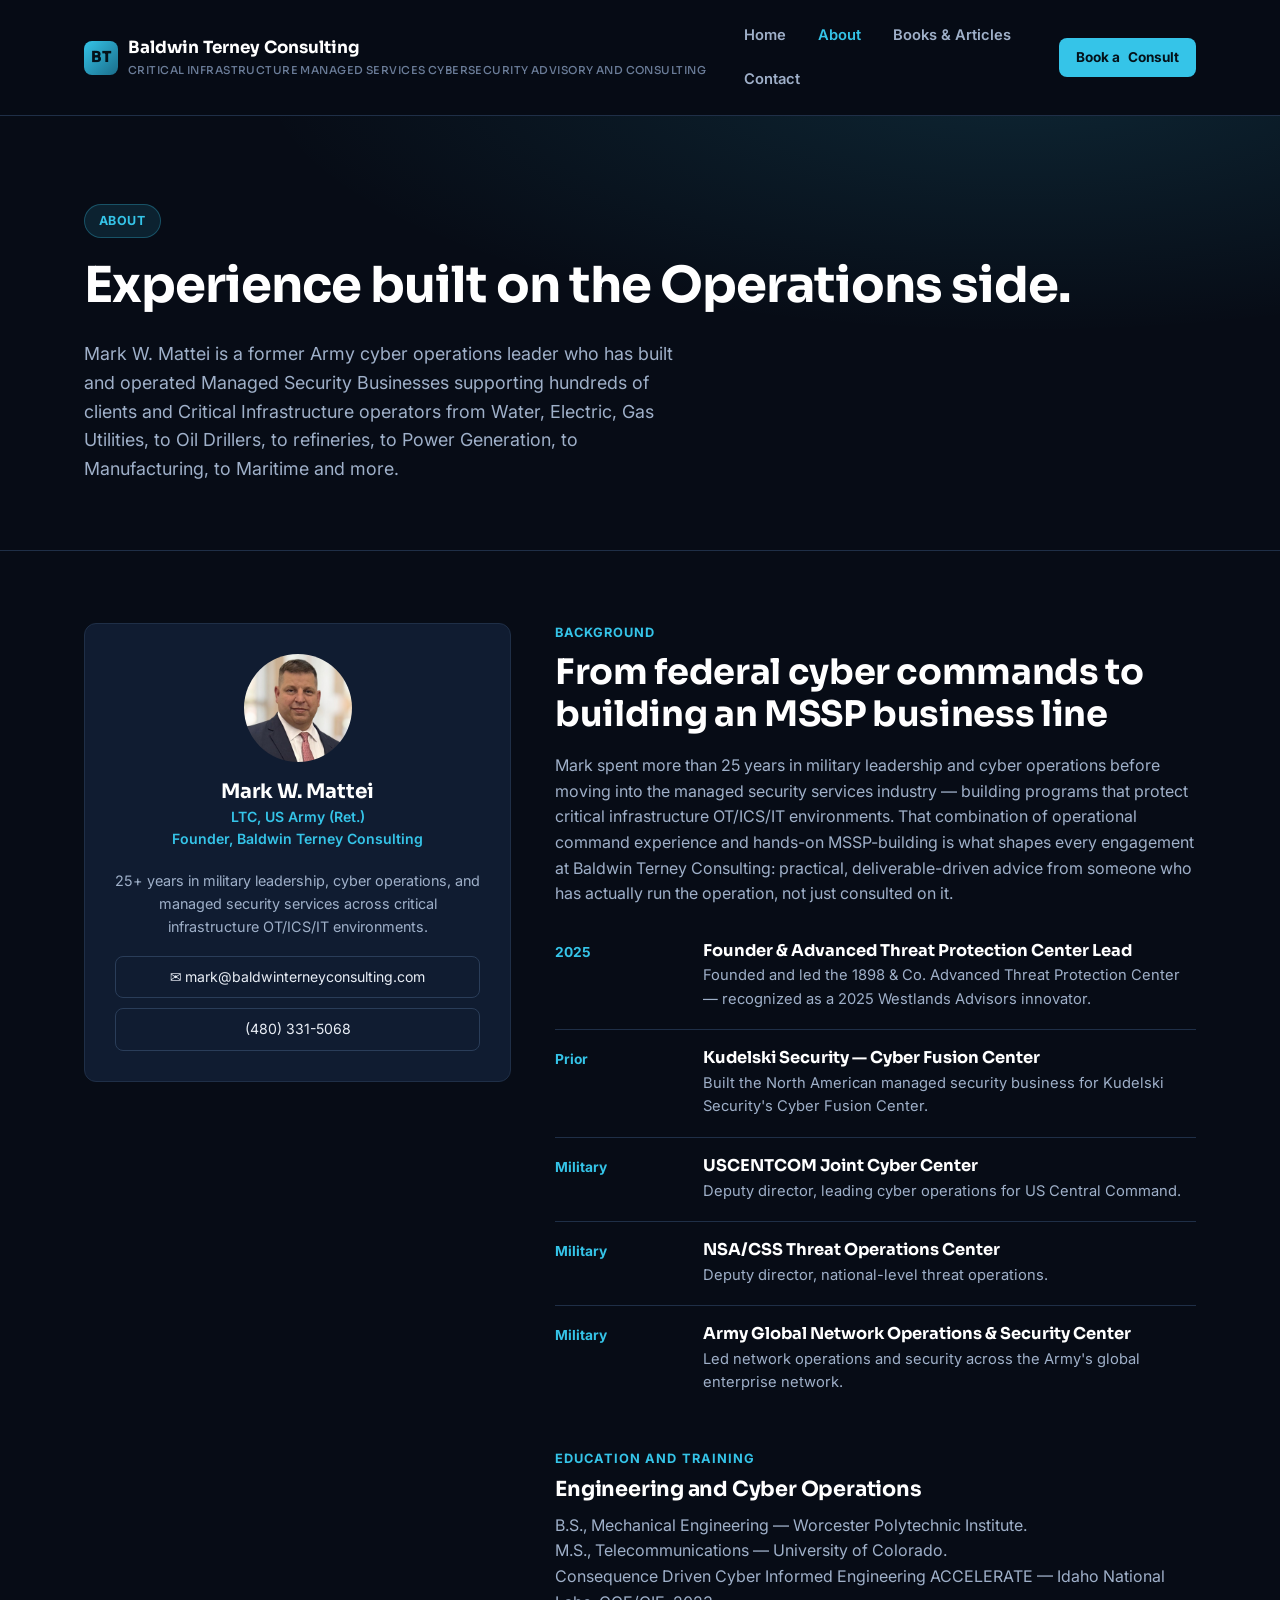
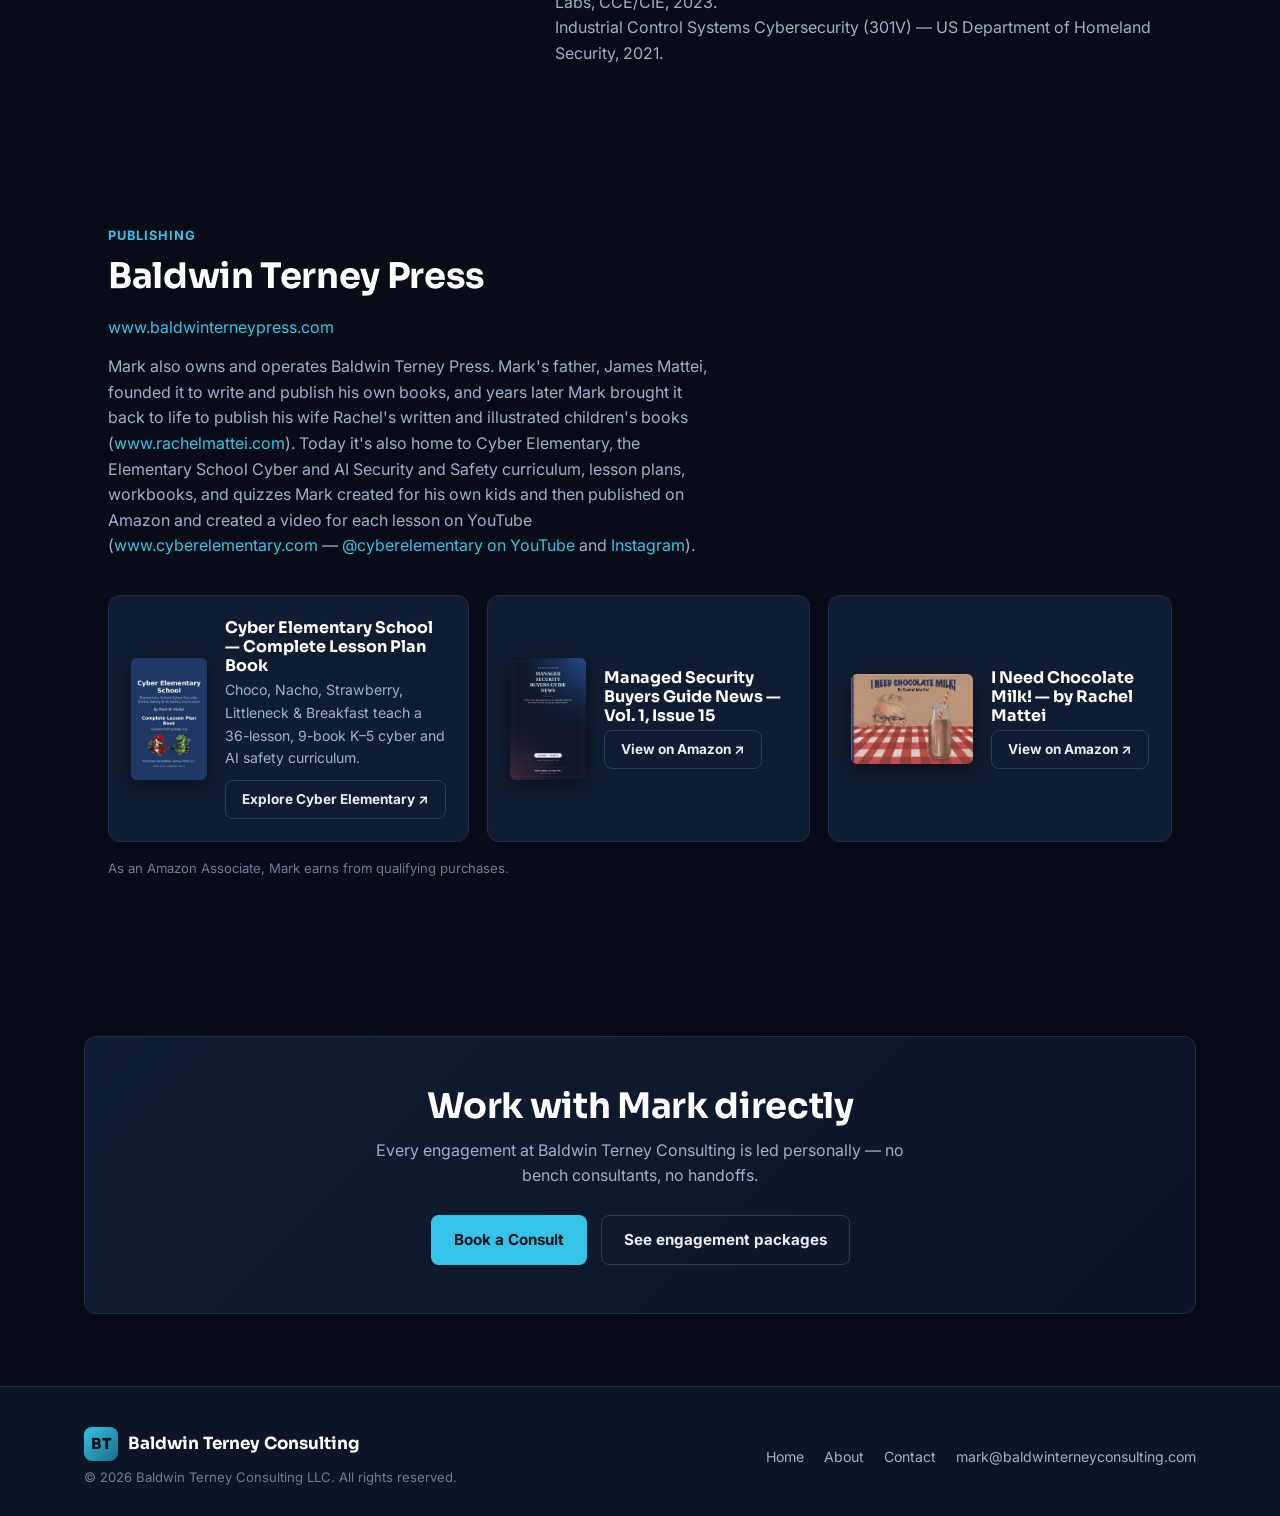
==== commit edad0ed4: "Add MSBG News Issue 15 Co-Authored-By: Claude Opus 5.5 <noreply@anthropic.com> Claude-Session: https" ====
--- a/about.html
+++ b/about.html
@@ -131,10 +131,10 @@
           </div>
         </div>
         <div class="book-card">
-          <img class="book-thumb" src="assets/images/books/msbg-news-issue-14-cover.jpg" alt="Cover: Managed Security Buyers Guide News, Volume 1, Issue 14" />
+          <img class="book-thumb" src="assets/images/books/msbg-news-issue-15-cover.jpg" alt="Cover: Managed Security Buyers Guide News, Volume 1, Issue 15" />
           <div>
-            <h4>Managed Security Buyers Guide News — Vol. 1, Issue 14</h4>
-            <a class="btn btn-outline btn-sm" href="https://link.amazon/B0ghKy2L8" target="_blank" rel="noopener">View on Amazon ↗</a>
+            <h4>Managed Security Buyers Guide News — Vol. 1, Issue 15</h4>
+            <a class="btn btn-outline btn-sm" href="https://link.amazon/B0eAeZ1cY" target="_blank" rel="noopener">View on Amazon ↗</a>
           </div>
         </div>
         <div class="book-card">
--- a/assets/css/style.css
+++ b/assets/css/style.css
@@ -502,12 +502,13 @@
 }
 .book-card.news-issue h4 { margin-bottom: 6px; }
 /* New Releases (books-articles.html) — retailer buttons match BaldwinTerneyPress.com */
-.release-grid { align-items: stretch; }
+.release-grid { align-items: start; }
 .release-col { display: flex; flex-direction: column; }
 .release-head { margin-bottom: 12px; }
 .release-head .eyebrow { margin-bottom: 4px; }
 .release-head h3 { margin: 0; }
-.book-card.release-card { flex: 1; align-items: flex-start; }
+.book-card.release-card { align-items: flex-start; }
+.release-col .book-card.release-card + .book-card.release-card { margin-top: 14px; }
 .book-card.release-card h4 { margin-bottom: 8px; }
 .buy-btns { display: flex; flex-wrap: wrap; gap: 10px; margin-top: 6px; }
 .btn-amazon { background: #f0a731; color: #10233a; border-color: #f0a731; }
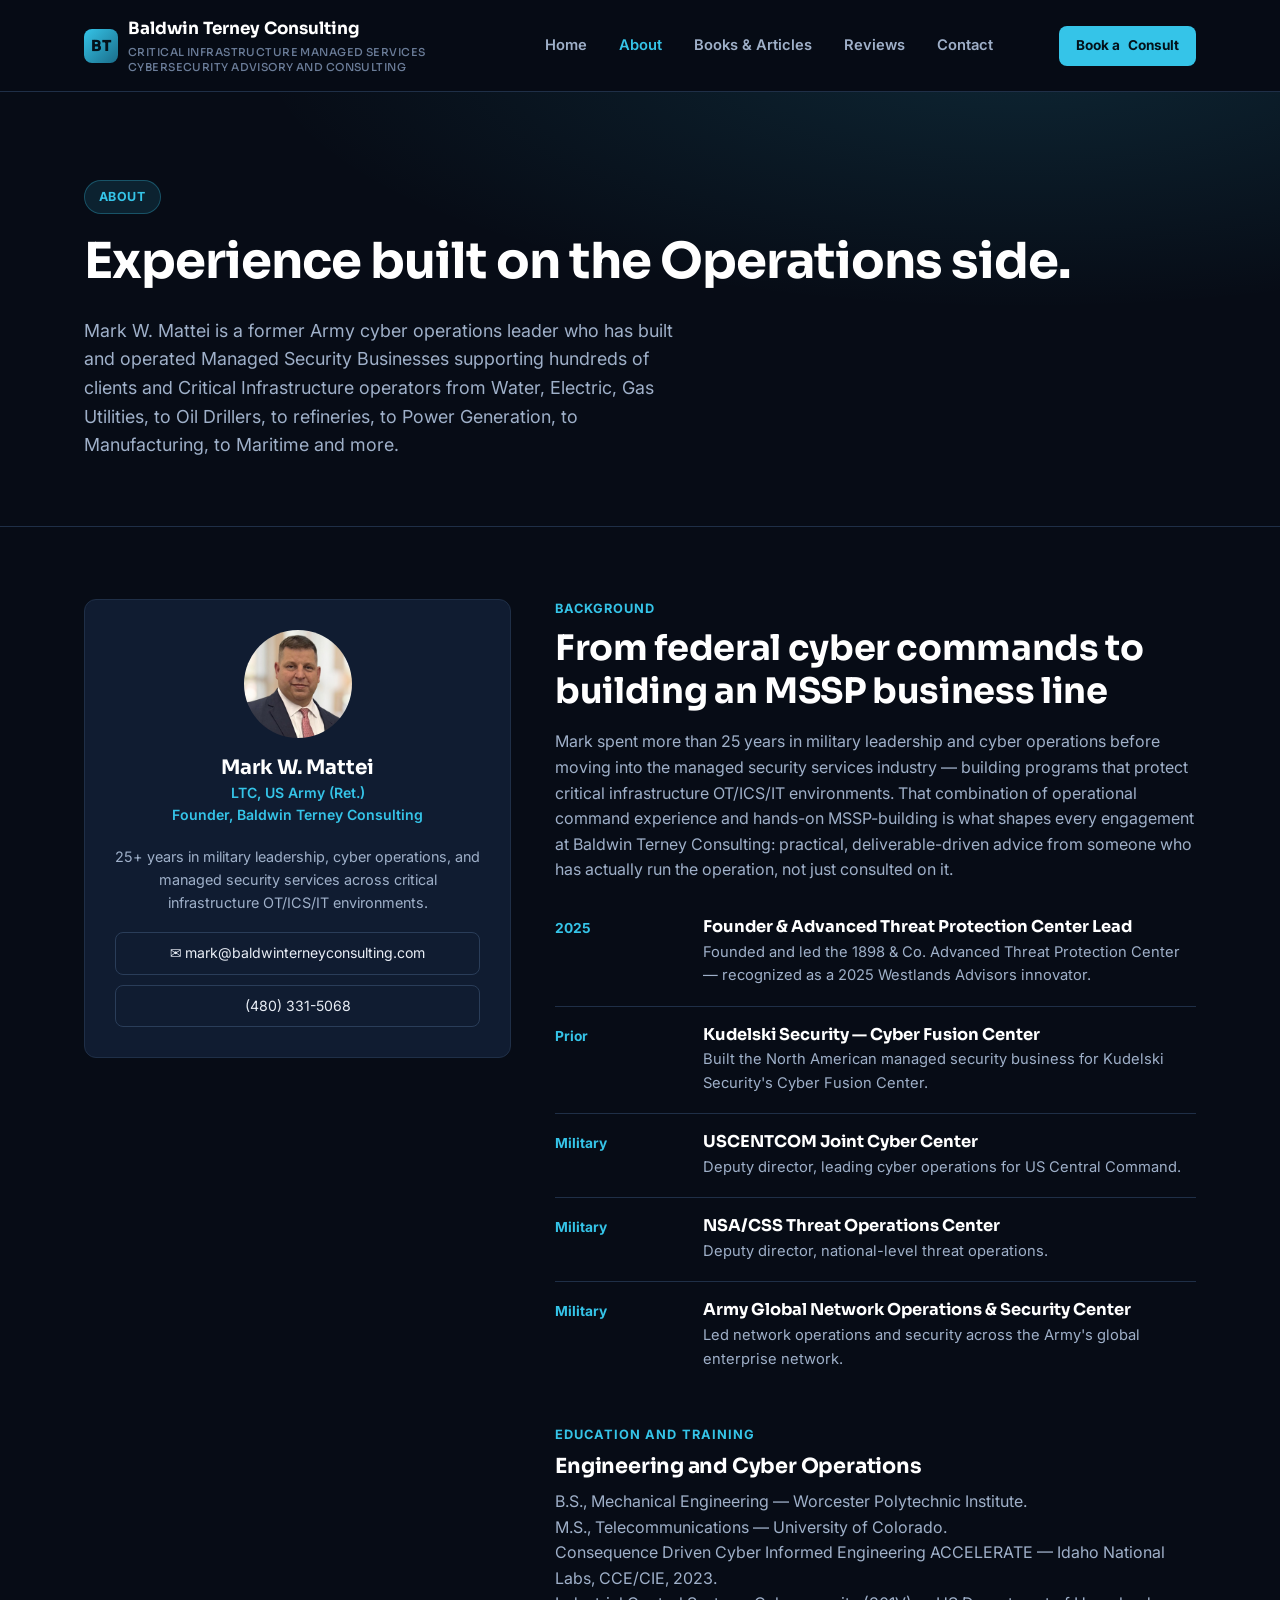
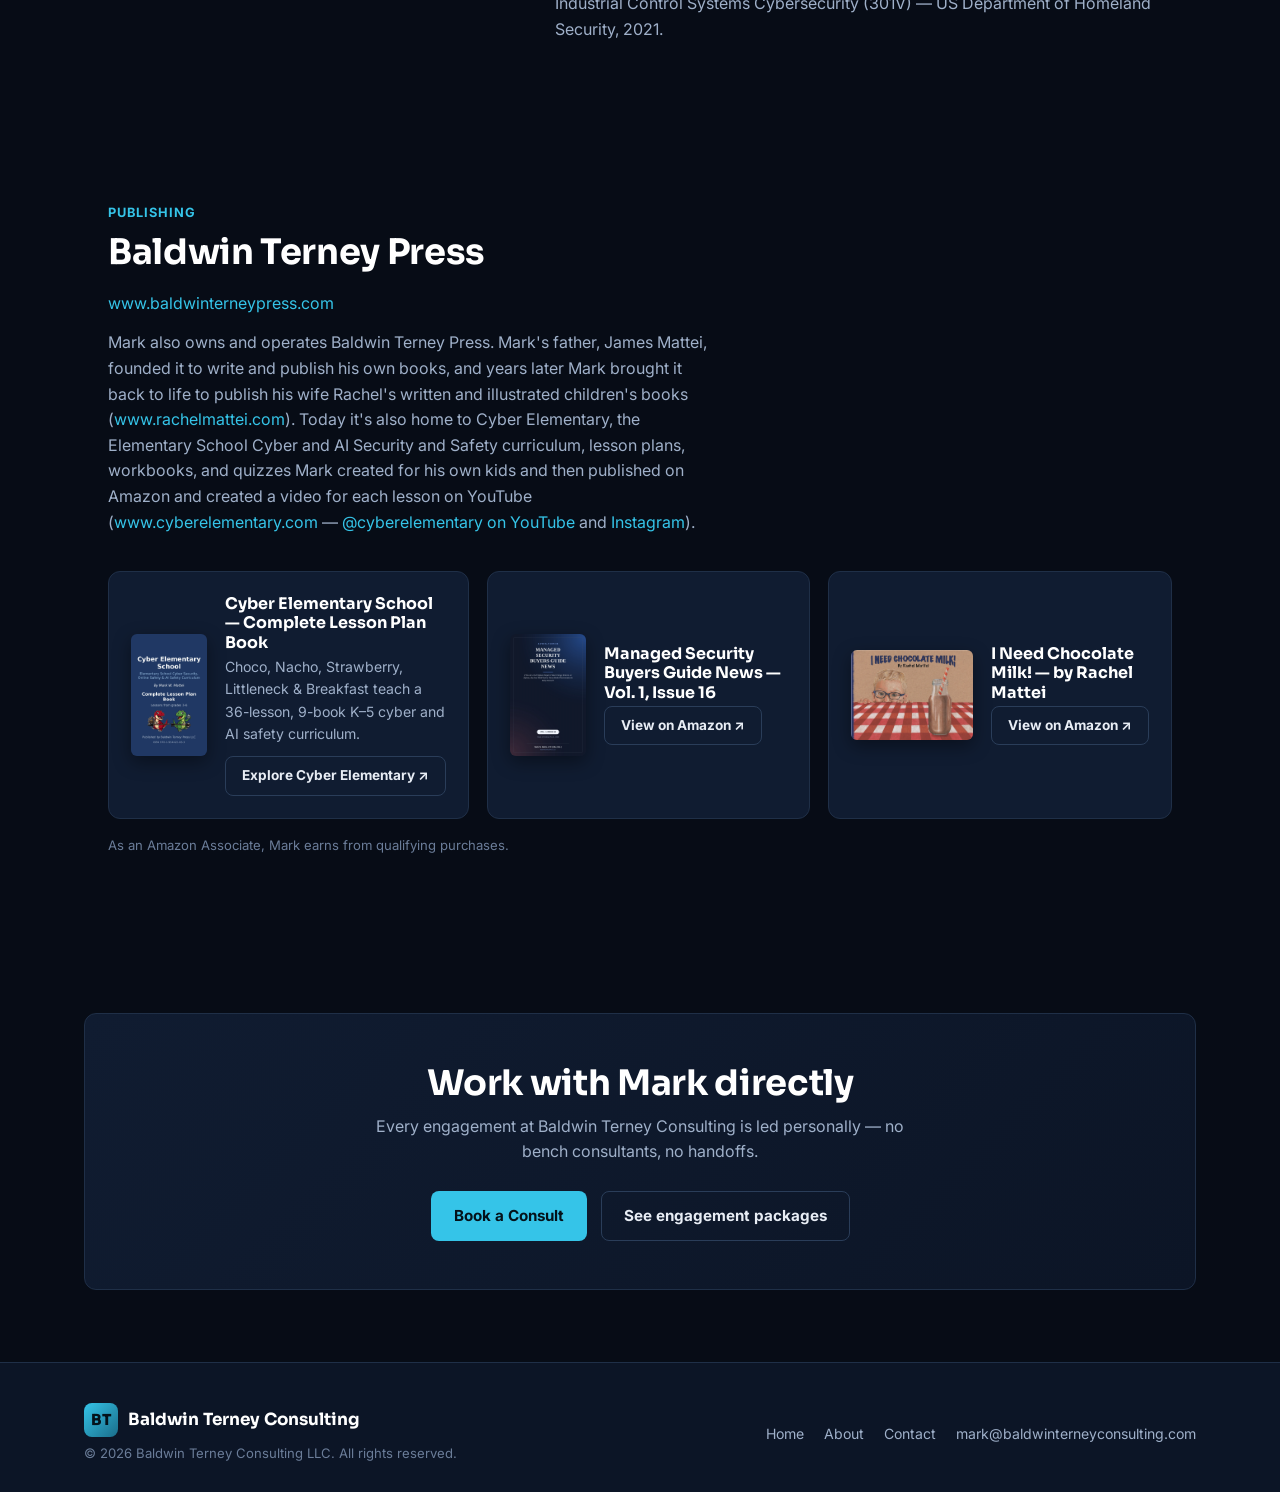
==== commit f42e20ae: "Add MSBG News Issue 16" ====
--- a/about.html
+++ b/about.html
@@ -131,10 +131,10 @@
           </div>
         </div>
         <div class="book-card">
-          <img class="book-thumb" src="assets/images/books/msbg-news-issue-15-cover.jpg" alt="Cover: Managed Security Buyers Guide News, Volume 1, Issue 15" />
+          <img class="book-thumb" src="assets/images/books/msbg-news-issue-16-cover.jpg" alt="Cover: Managed Security Buyers Guide News, Volume 1, Issue 16" />
           <div>
-            <h4>Managed Security Buyers Guide News — Vol. 1, Issue 15</h4>
-            <a class="btn btn-outline btn-sm" href="https://link.amazon/B0eAeZ1cY" target="_blank" rel="noopener">View on Amazon ↗</a>
+            <h4>Managed Security Buyers Guide News — Vol. 1, Issue 16</h4>
+            <a class="btn btn-outline btn-sm" href="https://link.amazon/B0idINmE4" target="_blank" rel="noopener">View on Amazon ↗</a>
           </div>
         </div>
         <div class="book-card">
--- a/assets/css/style.css
+++ b/assets/css/style.css
@@ -126,8 +126,13 @@
   color: var(--text-faint);
   letter-spacing: 0.04em;
   text-transform: uppercase;
+  white-space: normal;
+  max-width: 350px;
+  line-height: 1.4;
+  margin-top: 2px;
 }
 .main-nav {
+  flex-shrink: 0;
   display: flex;
   align-items: center;
   gap: 4px;
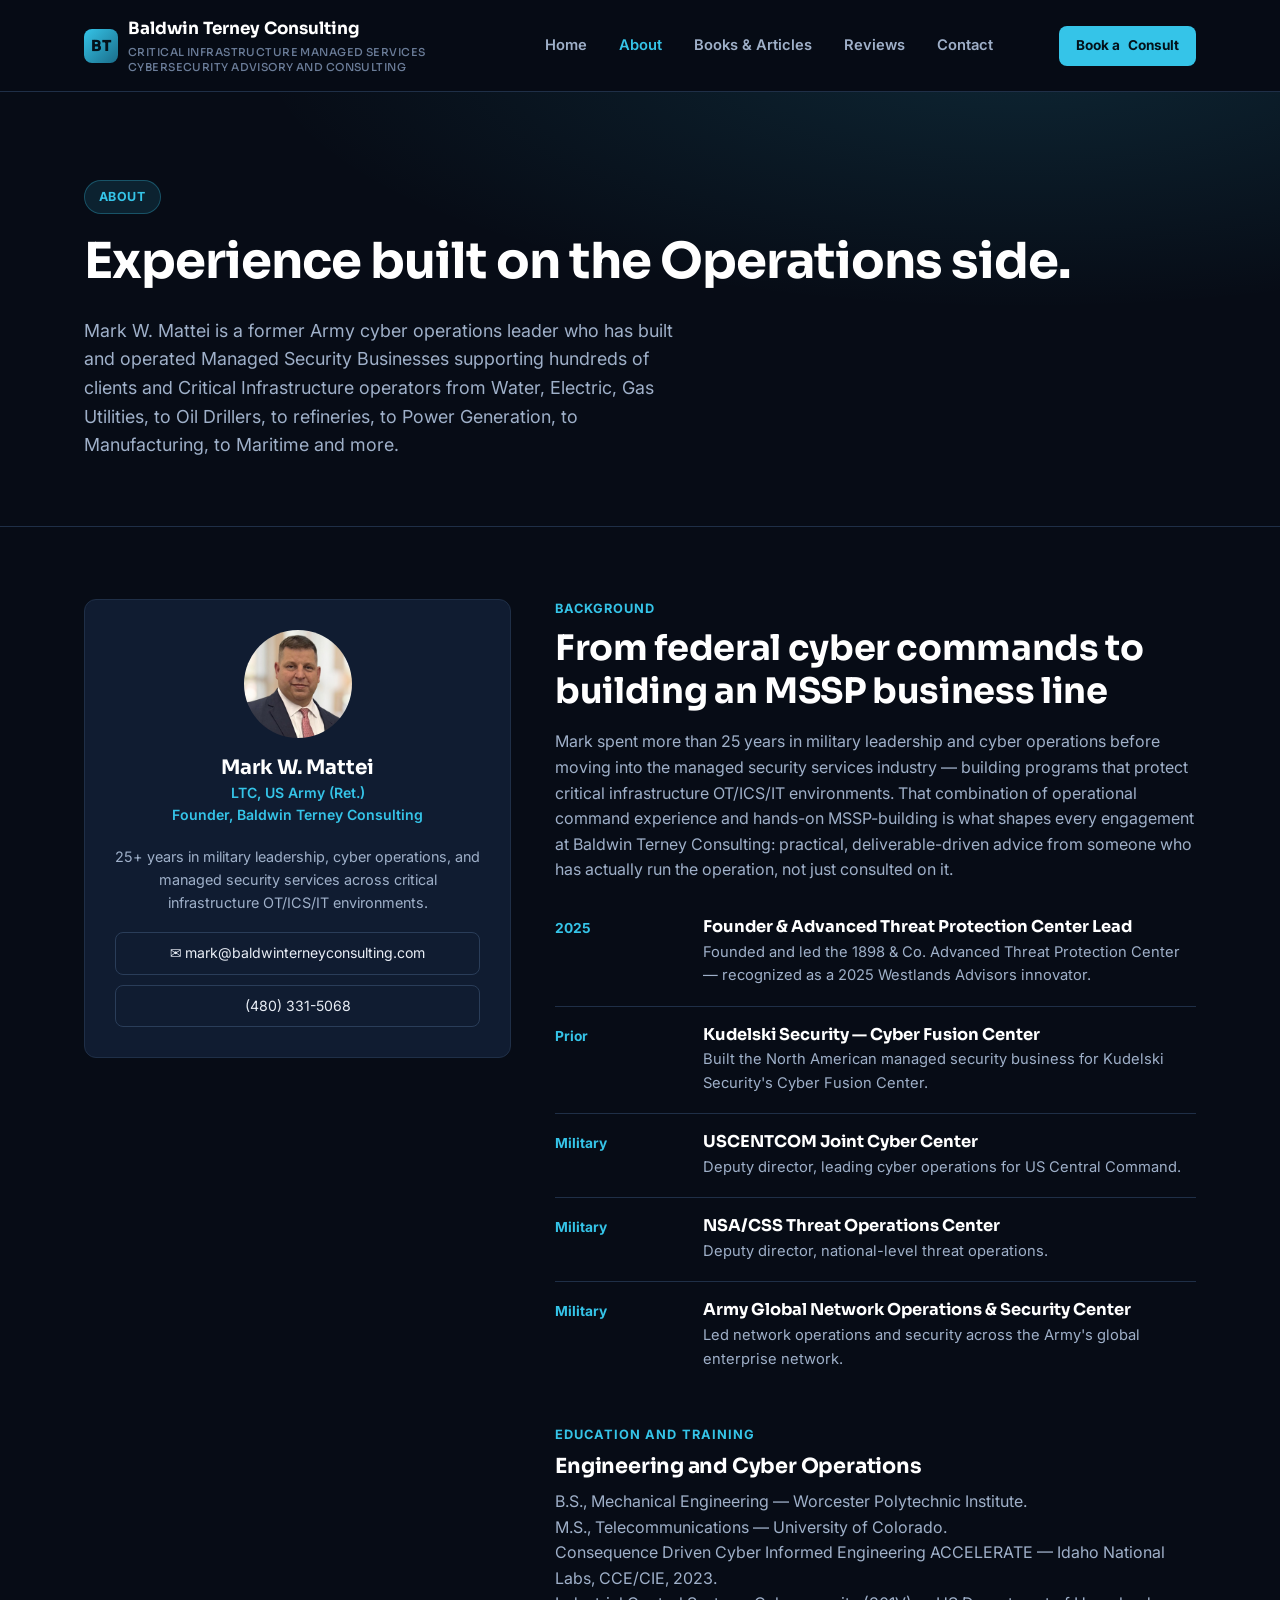
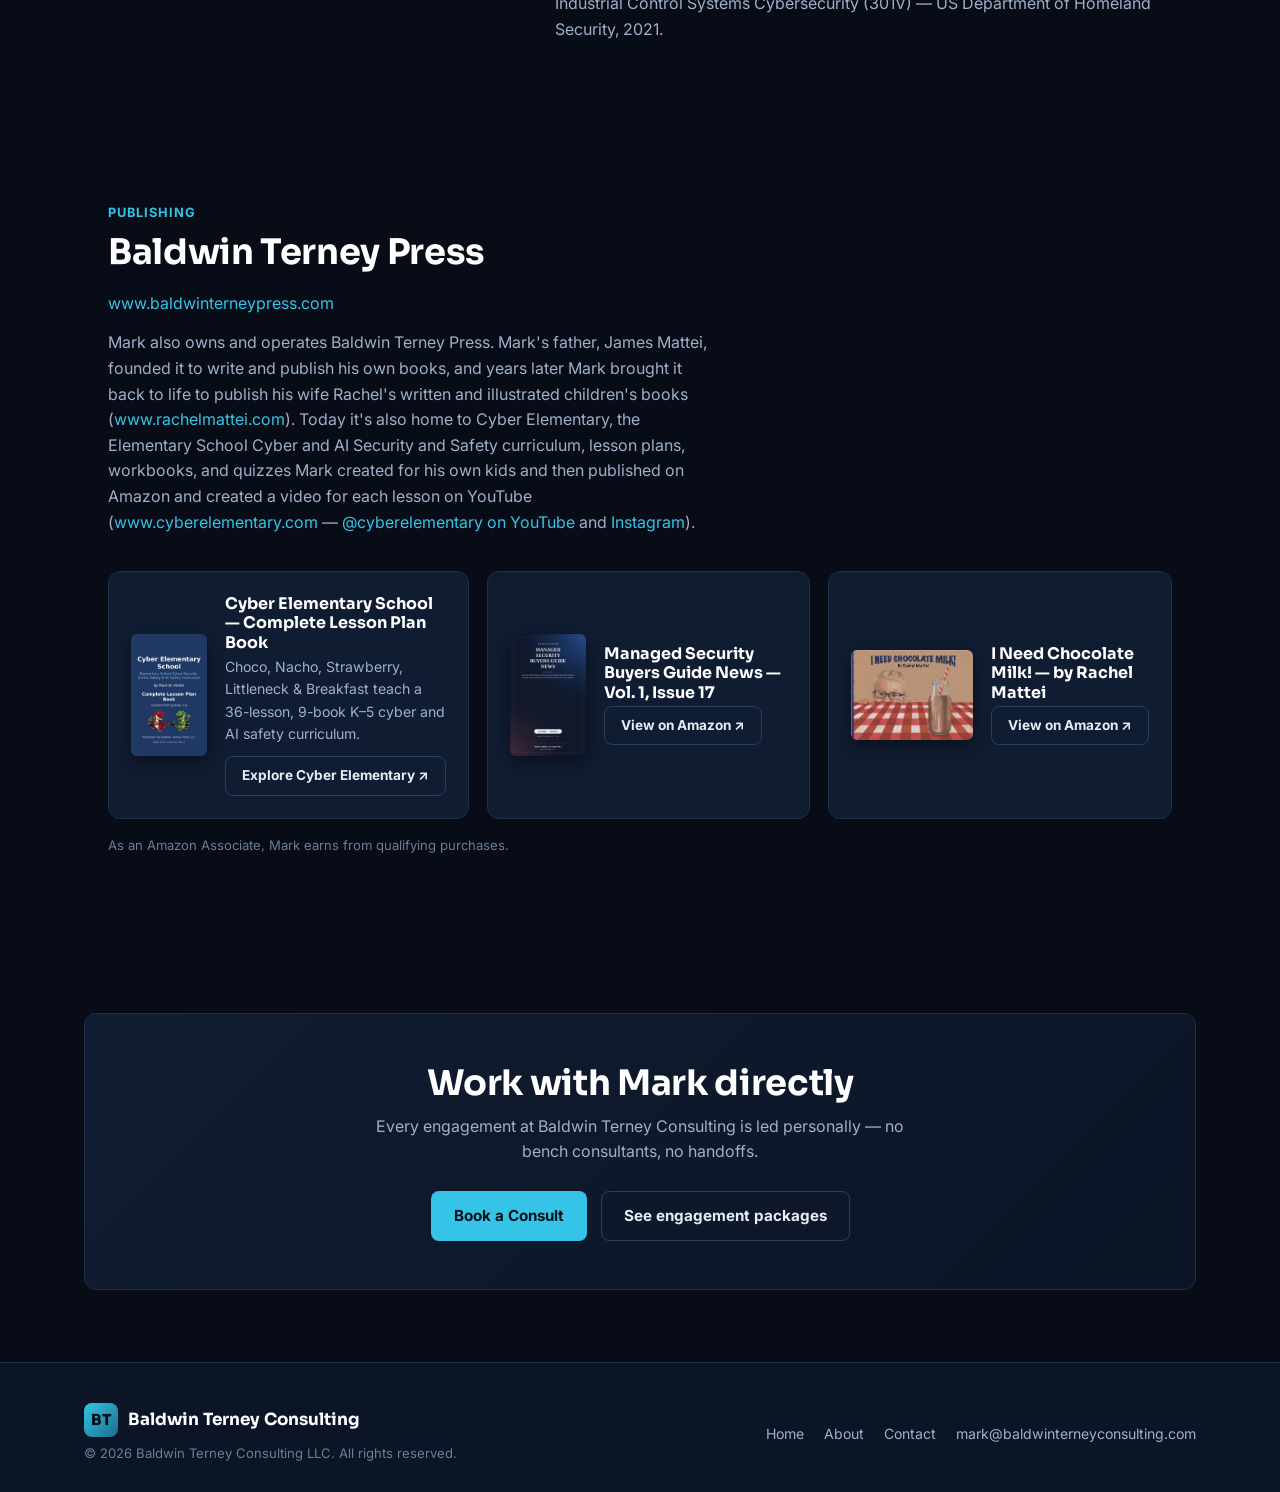
==== commit f6e5f459: "Add MSBG News Issue 17" ====
--- a/about.html
+++ b/about.html
@@ -131,10 +131,10 @@
           </div>
         </div>
         <div class="book-card">
-          <img class="book-thumb" src="assets/images/books/msbg-news-issue-16-cover.jpg" alt="Cover: Managed Security Buyers Guide News, Volume 1, Issue 16" />
+          <img class="book-thumb" src="assets/images/books/msbg-news-issue-17-cover.jpg" alt="Cover: Managed Security Buyers Guide News, Volume 1, Issue 17" />
           <div>
-            <h4>Managed Security Buyers Guide News — Vol. 1, Issue 16</h4>
-            <a class="btn btn-outline btn-sm" href="https://link.amazon/B0idINmE4" target="_blank" rel="noopener">View on Amazon ↗</a>
+            <h4>Managed Security Buyers Guide News — Vol. 1, Issue 17</h4>
+            <a class="btn btn-outline btn-sm" href="https://link.amazon/B0e1Ou99p" target="_blank" rel="noopener">View on Amazon ↗</a>
           </div>
         </div>
         <div class="book-card">
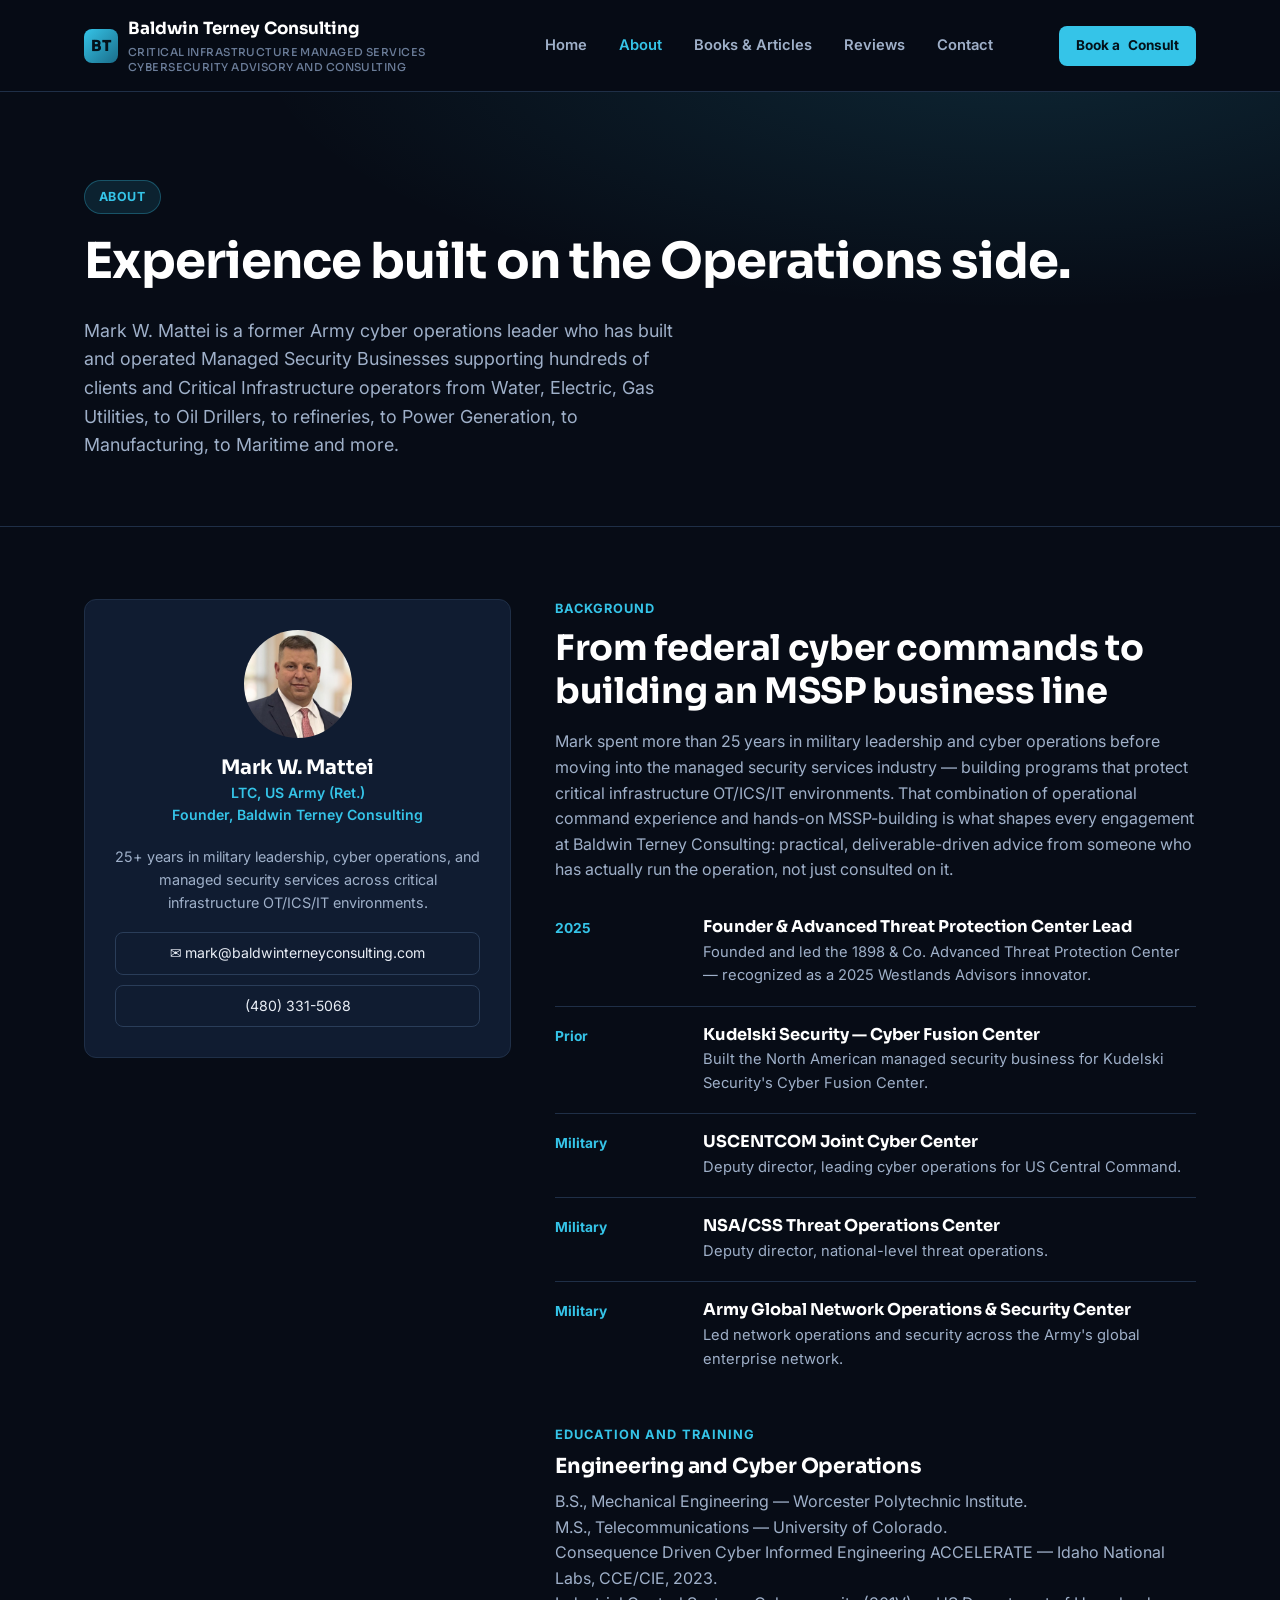
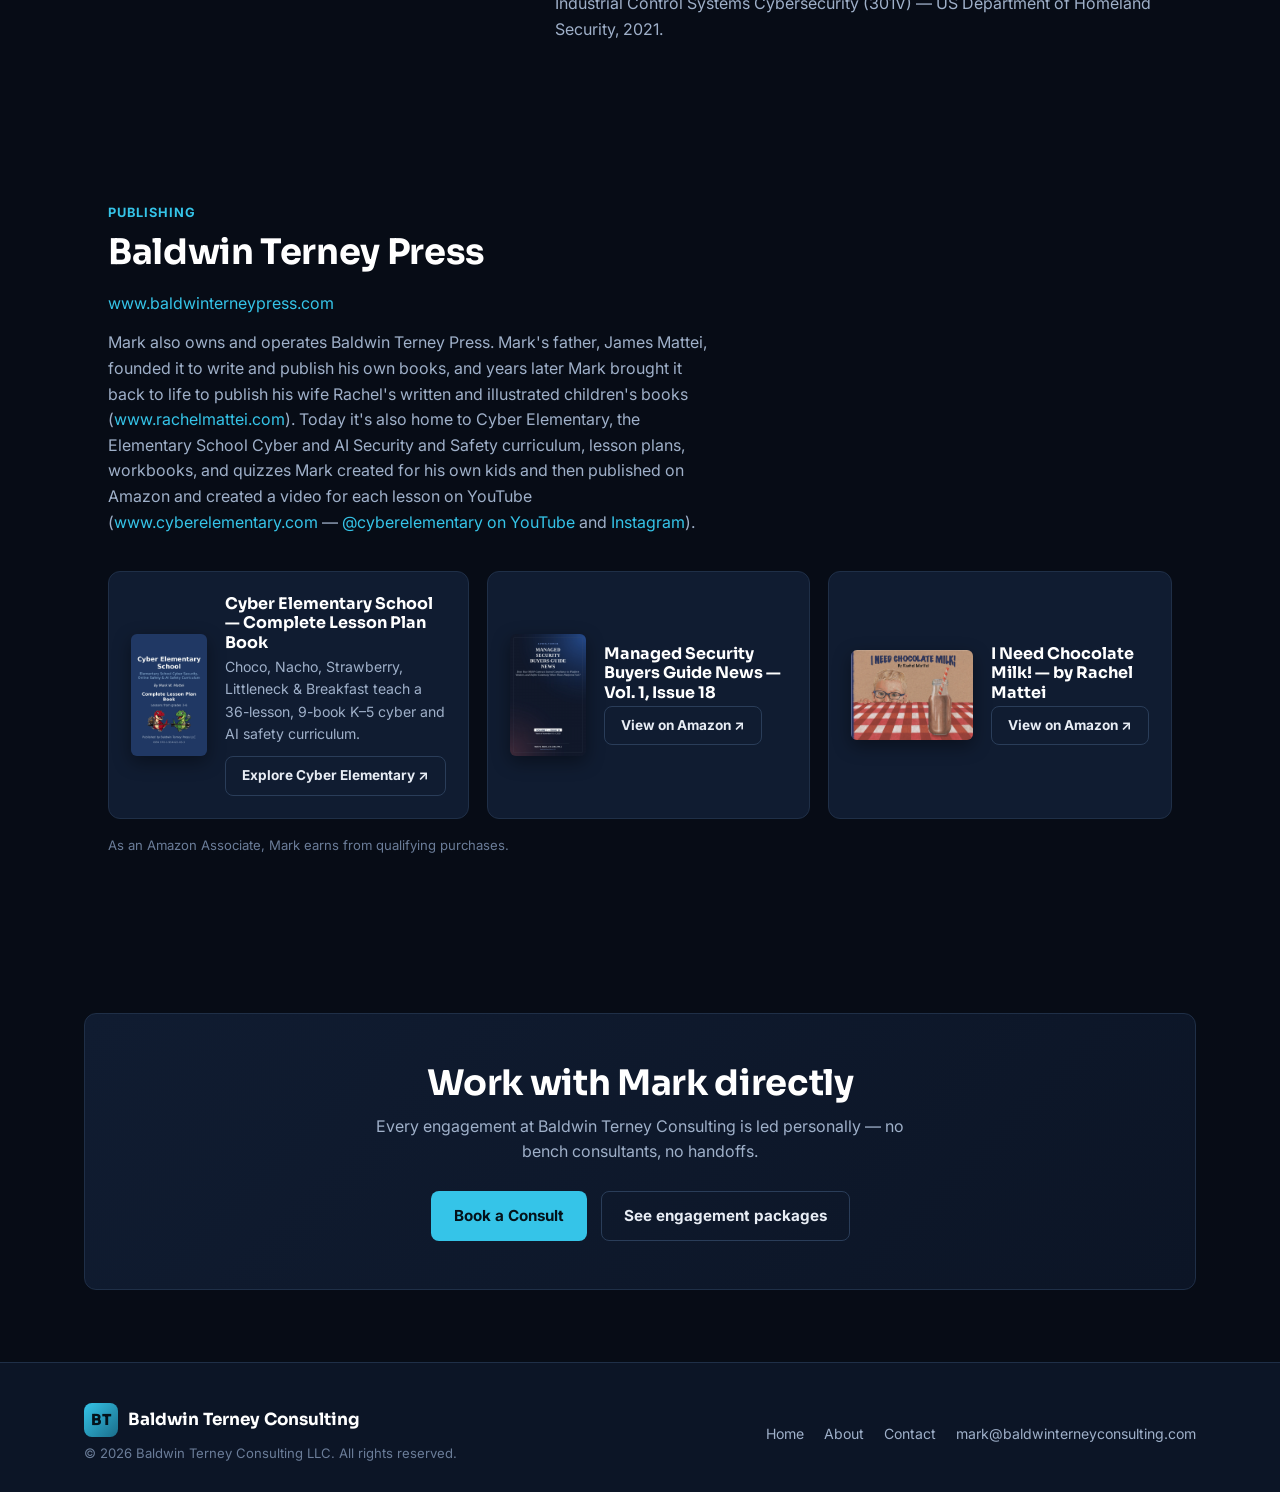
==== commit 5fe9a517: "Add MSBG News Issue 18" ====
--- a/about.html
+++ b/about.html
@@ -131,10 +131,10 @@
           </div>
         </div>
         <div class="book-card">
-          <img class="book-thumb" src="assets/images/books/msbg-news-issue-17-cover.jpg" alt="Cover: Managed Security Buyers Guide News, Volume 1, Issue 17" />
+          <img class="book-thumb" src="assets/images/books/msbg-news-issue-18-cover.jpg" alt="Cover: Managed Security Buyers Guide News, Volume 1, Issue 18" />
           <div>
-            <h4>Managed Security Buyers Guide News — Vol. 1, Issue 17</h4>
-            <a class="btn btn-outline btn-sm" href="https://link.amazon/B0e1Ou99p" target="_blank" rel="noopener">View on Amazon ↗</a>
+            <h4>Managed Security Buyers Guide News — Vol. 1, Issue 18</h4>
+            <a class="btn btn-outline btn-sm" href="https://link.amazon/B03KHcBgo" target="_blank" rel="noopener">View on Amazon ↗</a>
           </div>
         </div>
         <div class="book-card">
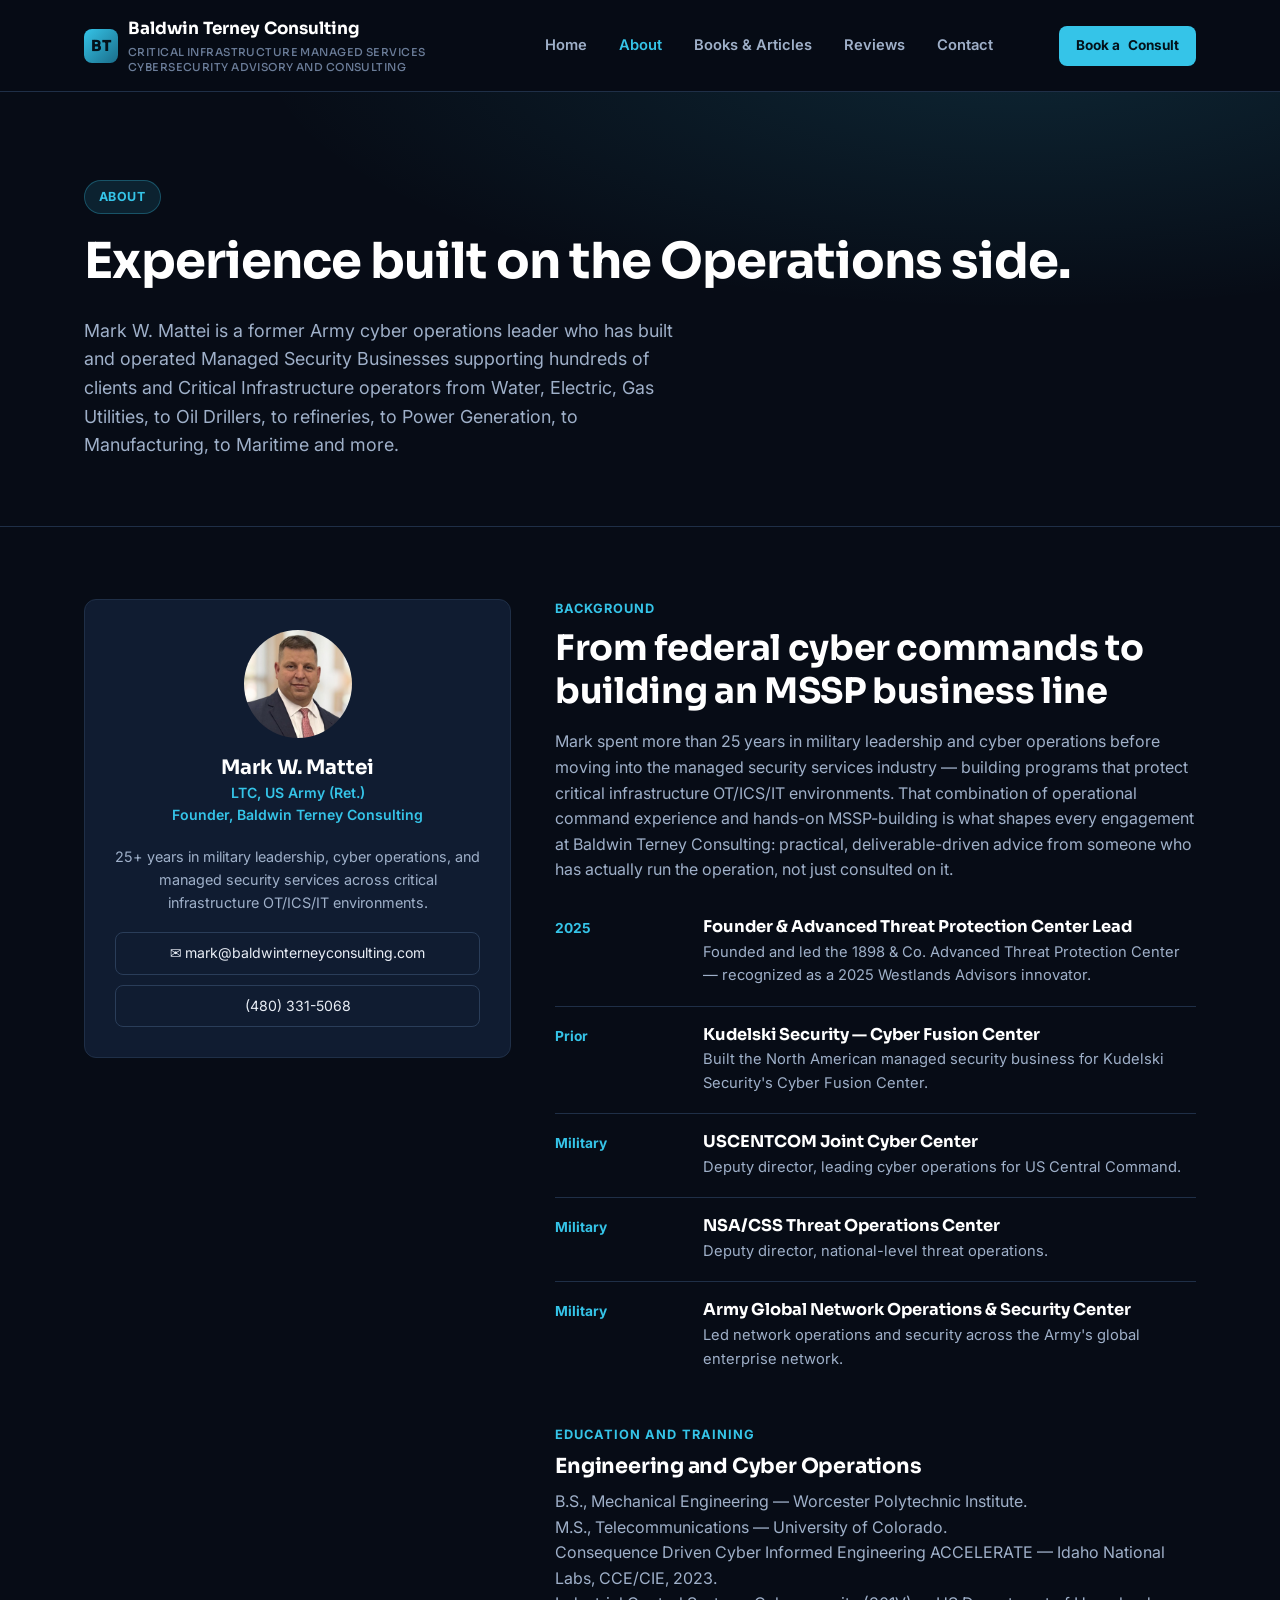
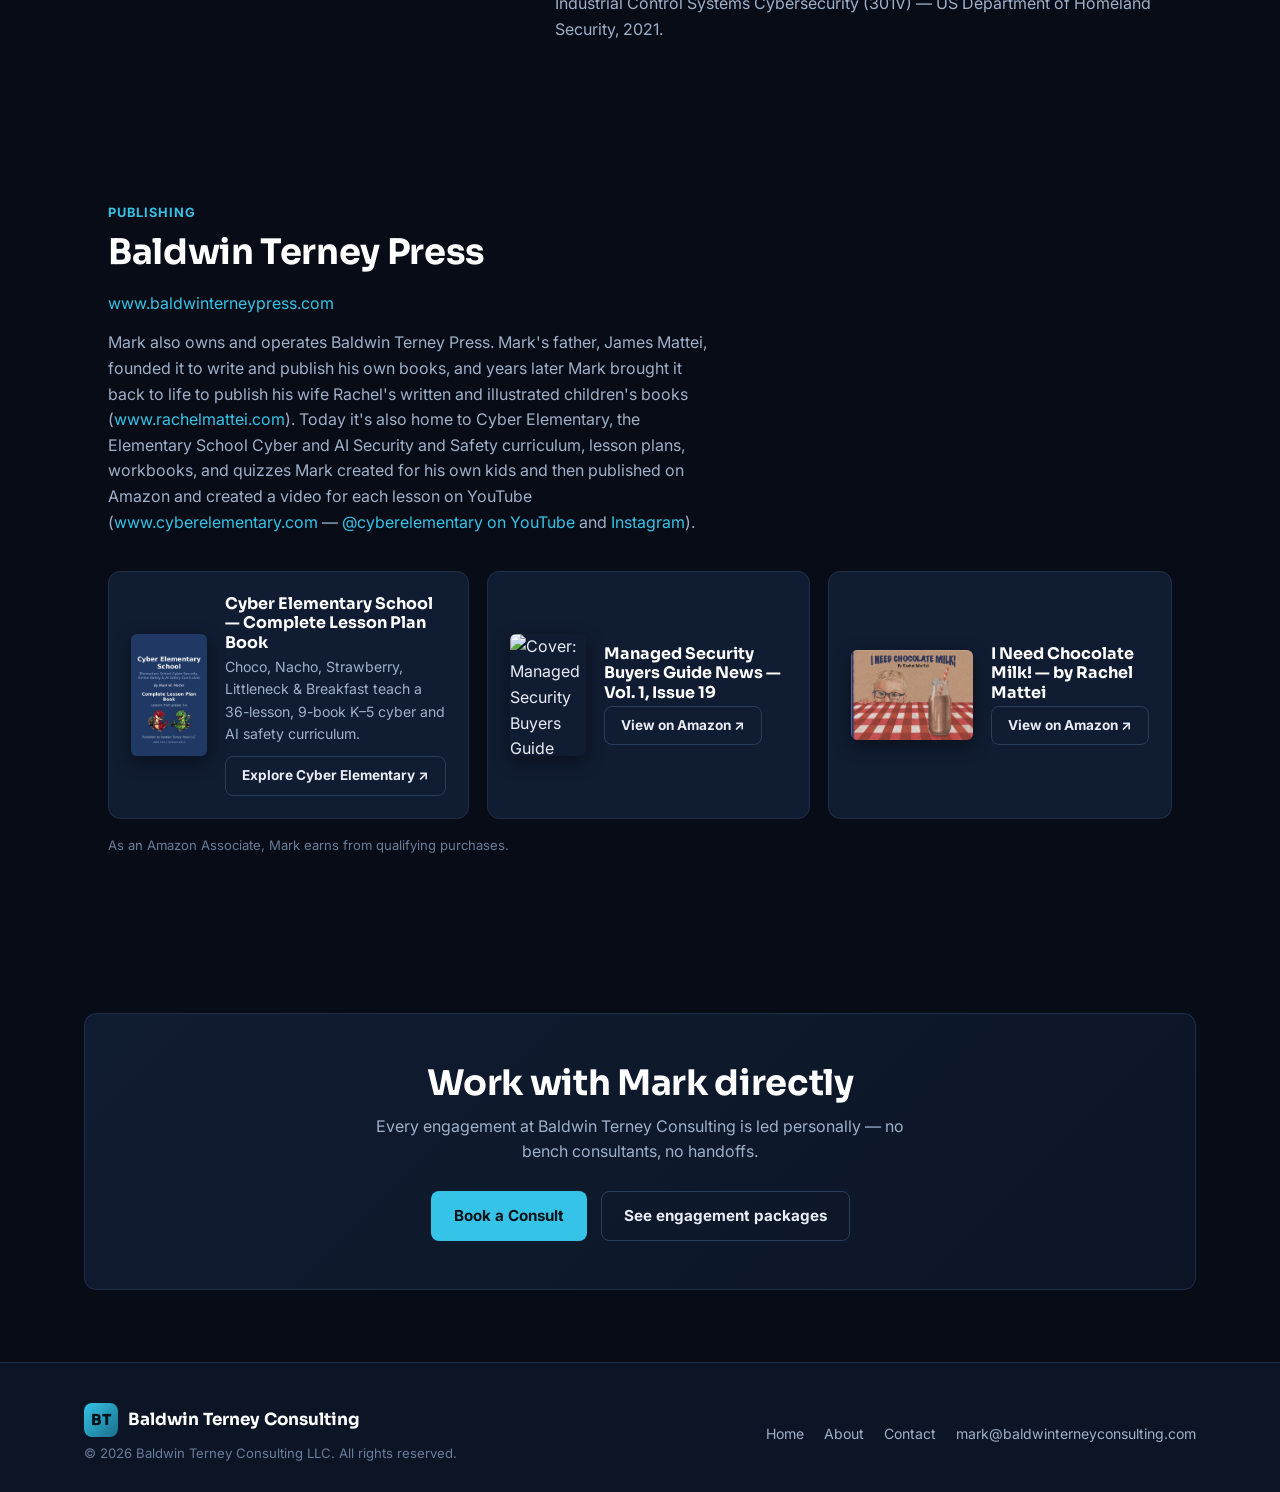
==== commit 85891e44: "Add MSBG News Issue 19" ====
--- a/about.html
+++ b/about.html
@@ -131,10 +131,10 @@
           </div>
         </div>
         <div class="book-card">
-          <img class="book-thumb" src="assets/images/books/msbg-news-issue-18-cover.jpg" alt="Cover: Managed Security Buyers Guide News, Volume 1, Issue 18" />
+          <img class="book-thumb" src="assets/images/books/msbg-news-issue-19-cover.jpg" alt="Cover: Managed Security Buyers Guide News, Volume 1, Issue 19" />
           <div>
-            <h4>Managed Security Buyers Guide News — Vol. 1, Issue 18</h4>
-            <a class="btn btn-outline btn-sm" href="https://link.amazon/B03KHcBgo" target="_blank" rel="noopener">View on Amazon ↗</a>
+            <h4>Managed Security Buyers Guide News — Vol. 1, Issue 19</h4>
+            <a class="btn btn-outline btn-sm" href="https://link.amazon/B00Caykoo" target="_blank" rel="noopener">View on Amazon ↗</a>
           </div>
         </div>
         <div class="book-card">
